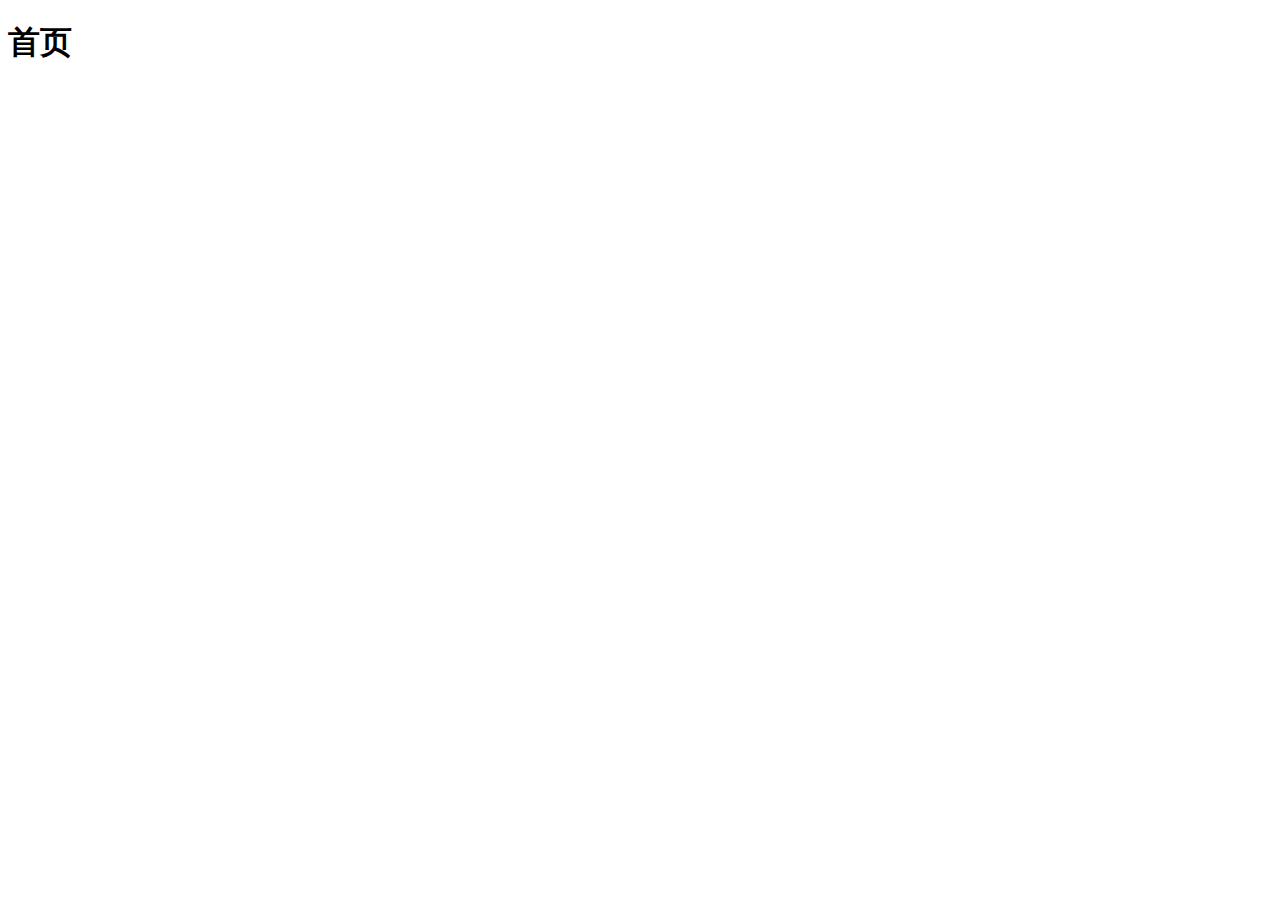
==== index.html @ 42e96efb "完成了登录和注册功能" ====
<!DOCTYPE html>
<html lang="en">
    <head>
        <meta charset="UTF-8" />
        <meta http-equiv="X-UA-Compatible" content="IE=edge" />
        <meta name="viewport" content="width=device-width, initial-scale=1.0" />
        <title>Document</title>
    </head>
    <body>
        <h1>首页</h1>
    </body>
</html>
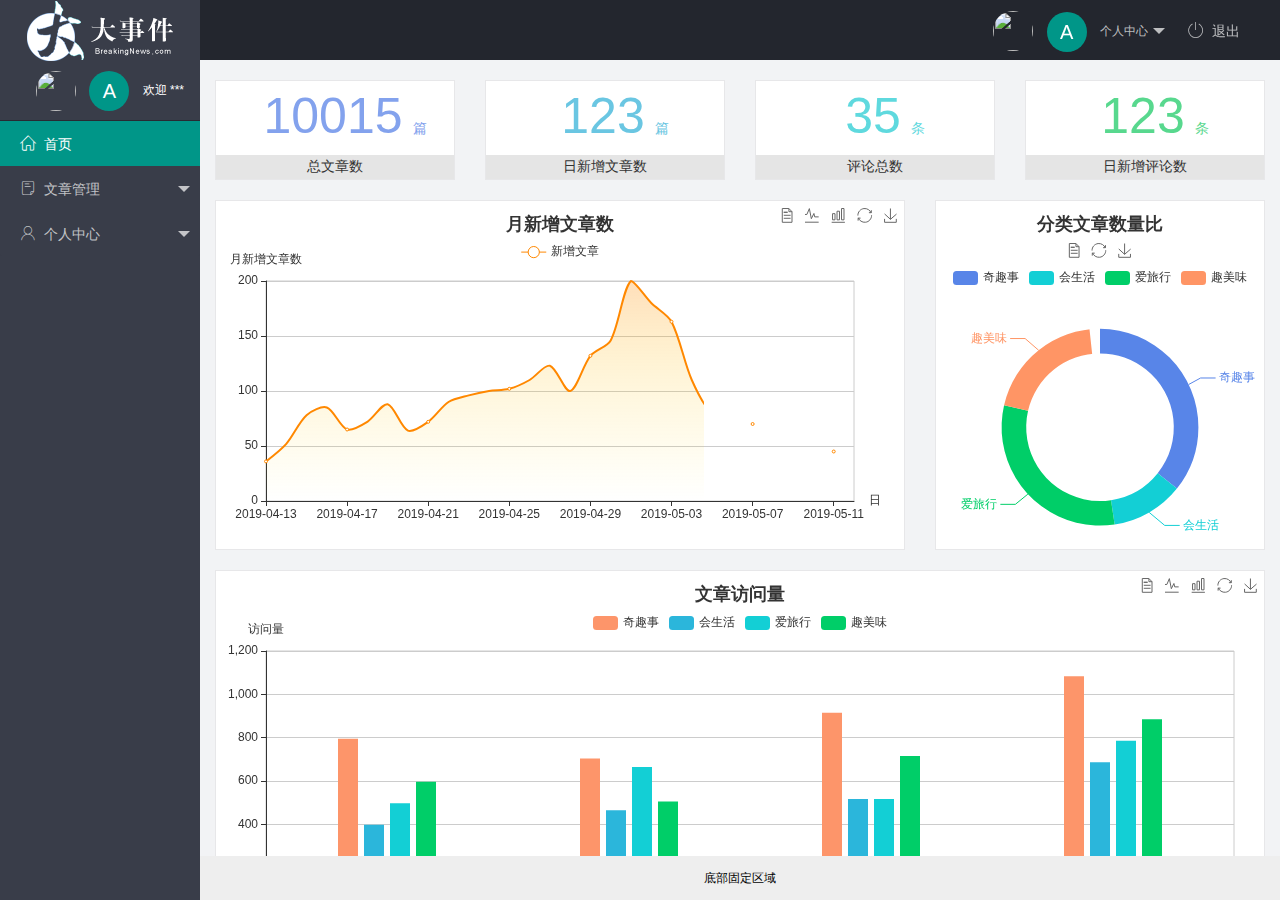
==== commit 8357b08a: "完成了主页功能" ====
--- a/index.html
+++ b/index.html
@@ -5,8 +5,148 @@
         <meta http-equiv="X-UA-Compatible" content="IE=edge" />
         <meta name="viewport" content="width=device-width, initial-scale=1.0" />
         <title>Document</title>
+        <link rel="stylesheet" href="/assets/lib/layui/css/layui.css" />
+        <link rel="stylesheet" href="/assets/css/index.css" />
+        <link rel="stylesheet" href="/assets/fonts/iconfont.css" />
     </head>
     <body>
-        <h1>首页</h1>
+        <div class="layui-layout layui-layout-admin">
+            <div class="layui-header">
+                <div class="layui-logo layui-hide-xs layui-bg-black">
+                    <img src="/assets/images/logo.png" alt="" />
+                </div>
+
+                <ul class="layui-nav layui-layout-right">
+                    <li
+                        class="layui-nav-item layui-hide layui-show-md-inline-block"
+                    >
+                        <!-- 右侧导航栏上面头像 -->
+                        <a href="javascript:;" class="userinfo">
+                            <img
+                                src="http://t.cn/RCzsdCq"
+                                class="layui-nav-img"
+                            />
+                            <span class="text-avatar">A</span>
+                            个人中心
+                        </a>
+                        <dl class="layui-nav-child">
+                            <dd><a href="">基本资料</a></dd>
+                            <dd><a href="">更换头像</a></dd>
+                            <dd><a href="">重置密码</a></dd>
+                        </dl>
+                    </li>
+                    <li
+                        class="layui-nav-item"
+                        lay-header-event="menuRight"
+                        lay-unselect
+                    >
+                        <a href="javascript:;" id="bynlogout"
+                            ><span class="iconfont icon-tuichu"></span>退出</a
+                        >
+                    </li>
+                </ul>
+            </div>
+
+            <div class="layui-side layui-bg-black">
+                <div class="layui-side-scroll">
+                    <!-- 左侧侧边栏上面头像 -->
+                    <div class="userinfo">
+                        <img src="http://t.cn/RCzsdCq" class="layui-nav-img" />
+                        <span class="text-avatar">A</span>
+                        <span id="welcome">欢迎 ***</span>
+                    </div>
+                    <!-- 左侧导航区域（可配合layui已有的垂直导航） -->
+                    <ul class="layui-nav layui-nav-tree" lay-shrink="all">
+                        <li class="layui-nav-item layui-this">
+                            <a href="/home/dashboard.html" target="fm"
+                                ><span class="iconfont icon-home"></span>首页</a
+                            >
+                        </li>
+                        <li class="layui-nav-item">
+                            <a class="" href="javascript:;"
+                                ><span class="iconfont icon-16"></span
+                                >文章管理</a
+                            >
+                            <dl class="layui-nav-child">
+                                <dd>
+                                    <a href="javascript:;"
+                                        ><i
+                                            class="layui-icon layui-icon-app"
+                                        ></i
+                                        >文章类别</a
+                                    >
+                                </dd>
+                                <dd>
+                                    <a href="javascript:;"
+                                        ><i
+                                            class="layui-icon layui-icon-app"
+                                        ></i
+                                        >文章列表</a
+                                    >
+                                </dd>
+                                <dd>
+                                    <a href="javascript:;"
+                                        ><i
+                                            class="layui-icon layui-icon-app"
+                                        ></i
+                                        >发布文章</a
+                                    >
+                                </dd>
+                            </dl>
+                        </li>
+                        <li class="layui-nav-item">
+                            <a href="javascript:;"
+                                ><span class="iconfont icon-user"></span
+                                >个人中心</a
+                            >
+                            <dl class="layui-nav-child">
+                                <dd>
+                                    <a href="javascript:;"
+                                        ><i
+                                            class="layui-icon layui-icon-app"
+                                        ></i
+                                        >基本资料</a
+                                    >
+                                </dd>
+                                <dd>
+                                    <a href="javascript:;"
+                                        ><i
+                                            class="layui-icon layui-icon-app"
+                                        ></i
+                                        >更换头像</a
+                                    >
+                                </dd>
+                                <dd>
+                                    <a href="javascript:;"
+                                        ><i
+                                            class="layui-icon layui-icon-app"
+                                        ></i
+                                        >重置密码</a
+                                    >
+                                </dd>
+                            </dl>
+                        </li>
+                    </ul>
+                </div>
+            </div>
+
+            <div class="layui-body">
+                <!-- 内容主体区域 -->
+                <iframe
+                    name="fm"
+                    src="/home/dashboard.html"
+                    frameborder="0"
+                ></iframe>
+            </div>
+
+            <div class="layui-footer">
+                <!-- 底部固定区域 -->
+                底部固定区域
+            </div>
+        </div>
+        <script src="/assets/lib/layui/layui.all.js"></script>
+        <script src="/assets/lib/jquery.js"></script>
+        <script src="/assets/js/baseApi.js"></script>
+        <script src="/assets/js/index.js"></script>
     </body>
 </html>
--- a/assets/lib/layui/css/layui.css
+++ b/assets/lib/layui/css/layui.css
@@ -0,0 +1,2 @@
+/** layui-v2.5.5 MIT License By https://www.layui.com */
+ .layui-inline,img{display:inline-block;vertical-align:middle}h1,h2,h3,h4,h5,h6{font-weight:400}.layui-edge,.layui-header,.layui-inline,.layui-main{position:relative}.layui-body,.layui-edge,.layui-elip{overflow:hidden}.layui-btn,.layui-edge,.layui-inline,img{vertical-align:middle}.layui-btn,.layui-disabled,.layui-icon,.layui-unselect{-moz-user-select:none;-webkit-user-select:none;-ms-user-select:none}.layui-elip,.layui-form-checkbox span,.layui-form-pane .layui-form-label{text-overflow:ellipsis;white-space:nowrap}.layui-breadcrumb,.layui-tree-btnGroup{visibility:hidden}blockquote,body,button,dd,div,dl,dt,form,h1,h2,h3,h4,h5,h6,input,li,ol,p,pre,td,textarea,th,ul{margin:0;padding:0;-webkit-tap-highlight-color:rgba(0,0,0,0)}a:active,a:hover{outline:0}img{border:none}li{list-style:none}table{border-collapse:collapse;border-spacing:0}h4,h5,h6{font-size:100%}button,input,optgroup,option,select,textarea{font-family:inherit;font-size:inherit;font-style:inherit;font-weight:inherit;outline:0}pre{white-space:pre-wrap;white-space:-moz-pre-wrap;white-space:-pre-wrap;white-space:-o-pre-wrap;word-wrap:break-word}body{line-height:24px;font:14px Helvetica Neue,Helvetica,PingFang SC,Tahoma,Arial,sans-serif}hr{height:1px;margin:10px 0;border:0;clear:both}a{color:#333;text-decoration:none}a:hover{color:#777}a cite{font-style:normal;*cursor:pointer}.layui-border-box,.layui-border-box *{box-sizing:border-box}.layui-box,.layui-box *{box-sizing:content-box}.layui-clear{clear:both;*zoom:1}.layui-clear:after{content:'\20';clear:both;*zoom:1;display:block;height:0}.layui-inline{*display:inline;*zoom:1}.layui-edge{display:inline-block;width:0;height:0;border-width:6px;border-style:dashed;border-color:transparent}.layui-edge-top{top:-4px;border-bottom-color:#999;border-bottom-style:solid}.layui-edge-right{border-left-color:#999;border-left-style:solid}.layui-edge-bottom{top:2px;border-top-color:#999;border-top-style:solid}.layui-edge-left{border-right-color:#999;border-right-style:solid}.layui-disabled,.layui-disabled:hover{color:#d2d2d2!important;cursor:not-allowed!important}.layui-circle{border-radius:100%}.layui-show{display:block!important}.layui-hide{display:none!important}@font-face{font-family:layui-icon;src:url(../font/iconfont.eot?v=250);src:url(../font/iconfont.eot?v=250#iefix) format('embedded-opentype'),url(../font/iconfont.woff2?v=250) format('woff2'),url(../font/iconfont.woff?v=250) format('woff'),url(../font/iconfont.ttf?v=250) format('truetype'),url(../font/iconfont.svg?v=250#layui-icon) format('svg')}.layui-icon{font-family:layui-icon!important;font-size:16px;font-style:normal;-webkit-font-smoothing:antialiased;-moz-osx-font-smoothing:grayscale}.layui-icon-reply-fill:before{content:"\e611"}.layui-icon-set-fill:before{content:"\e614"}.layui-icon-menu-fill:before{content:"\e60f"}.layui-icon-search:before{content:"\e615"}.layui-icon-share:before{content:"\e641"}.layui-icon-set-sm:before{content:"\e620"}.layui-icon-engine:before{content:"\e628"}.layui-icon-close:before{content:"\1006"}.layui-icon-close-fill:before{content:"\1007"}.layui-icon-chart-screen:before{content:"\e629"}.layui-icon-star:before{content:"\e600"}.layui-icon-circle-dot:before{content:"\e617"}.layui-icon-chat:before{content:"\e606"}.layui-icon-release:before{content:"\e609"}.layui-icon-list:before{content:"\e60a"}.layui-icon-chart:before{content:"\e62c"}.layui-icon-ok-circle:before{content:"\1005"}.layui-icon-layim-theme:before{content:"\e61b"}.layui-icon-table:before{content:"\e62d"}.layui-icon-right:before{content:"\e602"}.layui-icon-left:before{content:"\e603"}.layui-icon-cart-simple:before{content:"\e698"}.layui-icon-face-cry:before{content:"\e69c"}.layui-icon-face-smile:before{content:"\e6af"}.layui-icon-survey:before{content:"\e6b2"}.layui-icon-tree:before{content:"\e62e"}.layui-icon-upload-circle:before{content:"\e62f"}.layui-icon-add-circle:before{content:"\e61f"}.layui-icon-download-circle:before{content:"\e601"}.layui-icon-templeate-1:before{content:"\e630"}.layui-icon-util:before{content:"\e631"}.layui-icon-face-surprised:before{content:"\e664"}.layui-icon-edit:before{content:"\e642"}.layui-icon-speaker:before{content:"\e645"}.layui-icon-down:before{content:"\e61a"}.layui-icon-file:before{content:"\e621"}.layui-icon-layouts:before{content:"\e632"}.layui-icon-rate-half:before{content:"\e6c9"}.layui-icon-add-circle-fine:before{content:"\e608"}.layui-icon-prev-circle:before{content:"\e633"}.layui-icon-read:before{content:"\e705"}.layui-icon-404:before{content:"\e61c"}.layui-icon-carousel:before{content:"\e634"}.layui-icon-help:before{content:"\e607"}.layui-icon-code-circle:before{content:"\e635"}.layui-icon-water:before{content:"\e636"}.layui-icon-username:before{content:"\e66f"}.layui-icon-find-fill:before{content:"\e670"}.layui-icon-about:before{content:"\e60b"}.layui-icon-location:before{content:"\e715"}.layui-icon-up:before{content:"\e619"}.layui-icon-pause:before{content:"\e651"}.layui-icon-date:before{content:"\e637"}.layui-icon-layim-uploadfile:before{content:"\e61d"}.layui-icon-delete:before{content:"\e640"}.layui-icon-play:before{content:"\e652"}.layui-icon-top:before{content:"\e604"}.layui-icon-friends:before{content:"\e612"}.layui-icon-refresh-3:before{content:"\e9aa"}.layui-icon-ok:before{content:"\e605"}.layui-icon-layer:before{content:"\e638"}.layui-icon-face-smile-fine:before{content:"\e60c"}.layui-icon-dollar:before{content:"\e659"}.layui-icon-group:before{content:"\e613"}.layui-icon-layim-download:before{content:"\e61e"}.layui-icon-picture-fine:before{content:"\e60d"}.layui-icon-link:before{content:"\e64c"}.layui-icon-diamond:before{content:"\e735"}.layui-icon-log:before{content:"\e60e"}.layui-icon-rate-solid:before{content:"\e67a"}.layui-icon-fonts-del:before{content:"\e64f"}.layui-icon-unlink:before{content:"\e64d"}.layui-icon-fonts-clear:before{content:"\e639"}.layui-icon-triangle-r:before{content:"\e623"}.layui-icon-circle:before{content:"\e63f"}.layui-icon-radio:before{content:"\e643"}.layui-icon-align-center:before{content:"\e647"}.layui-icon-align-right:before{content:"\e648"}.layui-icon-align-left:before{content:"\e649"}.layui-icon-loading-1:before{content:"\e63e"}.layui-icon-return:before{content:"\e65c"}.layui-icon-fonts-strong:before{content:"\e62b"}.layui-icon-upload:before{content:"\e67c"}.layui-icon-dialogue:before{content:"\e63a"}.layui-icon-video:before{content:"\e6ed"}.layui-icon-headset:before{content:"\e6fc"}.layui-icon-cellphone-fine:before{content:"\e63b"}.layui-icon-add-1:before{content:"\e654"}.layui-icon-face-smile-b:before{content:"\e650"}.layui-icon-fonts-html:before{content:"\e64b"}.layui-icon-form:before{content:"\e63c"}.layui-icon-cart:before{content:"\e657"}.layui-icon-camera-fill:before{content:"\e65d"}.layui-icon-tabs:before{content:"\e62a"}.layui-icon-fonts-code:before{content:"\e64e"}.layui-icon-fire:before{content:"\e756"}.layui-icon-set:before{content:"\e716"}.layui-icon-fonts-u:before{content:"\e646"}.layui-icon-triangle-d:before{content:"\e625"}.layui-icon-tips:before{content:"\e702"}.layui-icon-picture:before{content:"\e64a"}.layui-icon-more-vertical:before{content:"\e671"}.layui-icon-flag:before{content:"\e66c"}.layui-icon-loading:before{content:"\e63d"}.layui-icon-fonts-i:before{content:"\e644"}.layui-icon-refresh-1:before{content:"\e666"}.layui-icon-rmb:before{content:"\e65e"}.layui-icon-home:before{content:"\e68e"}.layui-icon-user:before{content:"\e770"}.layui-icon-notice:before{content:"\e667"}.layui-icon-login-weibo:before{content:"\e675"}.layui-icon-voice:before{content:"\e688"}.layui-icon-upload-drag:before{content:"\e681"}.layui-icon-login-qq:before{content:"\e676"}.layui-icon-snowflake:before{content:"\e6b1"}.layui-icon-file-b:before{content:"\e655"}.layui-icon-template:before{content:"\e663"}.layui-icon-auz:before{content:"\e672"}.layui-icon-console:before{content:"\e665"}.layui-icon-app:before{content:"\e653"}.layui-icon-prev:before{content:"\e65a"}.layui-icon-website:before{content:"\e7ae"}.layui-icon-next:before{content:"\e65b"}.layui-icon-component:before{content:"\e857"}.layui-icon-more:before{content:"\e65f"}.layui-icon-login-wechat:before{content:"\e677"}.layui-icon-shrink-right:before{content:"\e668"}.layui-icon-spread-left:before{content:"\e66b"}.layui-icon-camera:before{content:"\e660"}.layui-icon-note:before{content:"\e66e"}.layui-icon-refresh:before{content:"\e669"}.layui-icon-female:before{content:"\e661"}.layui-icon-male:before{content:"\e662"}.layui-icon-password:before{content:"\e673"}.layui-icon-senior:before{content:"\e674"}.layui-icon-theme:before{content:"\e66a"}.layui-icon-tread:before{content:"\e6c5"}.layui-icon-praise:before{content:"\e6c6"}.layui-icon-star-fill:before{content:"\e658"}.layui-icon-rate:before{content:"\e67b"}.layui-icon-template-1:before{content:"\e656"}.layui-icon-vercode:before{content:"\e679"}.layui-icon-cellphone:before{content:"\e678"}.layui-icon-screen-full:before{content:"\e622"}.layui-icon-screen-restore:before{content:"\e758"}.layui-icon-cols:before{content:"\e610"}.layui-icon-export:before{content:"\e67d"}.layui-icon-print:before{content:"\e66d"}.layui-icon-slider:before{content:"\e714"}.layui-icon-addition:before{content:"\e624"}.layui-icon-subtraction:before{content:"\e67e"}.layui-icon-service:before{content:"\e626"}.layui-icon-transfer:before{content:"\e691"}.layui-main{width:1140px;margin:0 auto}.layui-header{z-index:1000;height:60px}.layui-header a:hover{transition:all .5s;-webkit-transition:all .5s}.layui-side{position:fixed;left:0;top:0;bottom:0;z-index:999;width:200px;overflow-x:hidden}.layui-side-scroll{position:relative;width:220px;height:100%;overflow-x:hidden}.layui-body{position:absolute;left:200px;right:0;top:0;bottom:0;z-index:998;width:auto;overflow-y:auto;box-sizing:border-box}.layui-layout-body{overflow:hidden}.layui-layout-admin .layui-header{background-color:#23262E}.layui-layout-admin .layui-side{top:60px;width:200px;overflow-x:hidden}.layui-layout-admin .layui-body{position:fixed;top:60px;bottom:44px}.layui-layout-admin .layui-main{width:auto;margin:0 15px}.layui-layout-admin .layui-footer{position:fixed;left:200px;right:0;bottom:0;height:44px;line-height:44px;padding:0 15px;background-color:#eee}.layui-layout-admin .layui-logo{position:absolute;left:0;top:0;width:200px;height:100%;line-height:60px;text-align:center;color:#009688;font-size:16px}.layui-layout-admin .layui-header .layui-nav{background:0 0}.layui-layout-left{position:absolute!important;left:200px;top:0}.layui-layout-right{position:absolute!important;right:0;top:0}.layui-container{position:relative;margin:0 auto;padding:0 15px;box-sizing:border-box}.layui-fluid{position:relative;margin:0 auto;padding:0 15px}.layui-row:after,.layui-row:before{content:'';display:block;clear:both}.layui-col-lg1,.layui-col-lg10,.layui-col-lg11,.layui-col-lg12,.layui-col-lg2,.layui-col-lg3,.layui-col-lg4,.layui-col-lg5,.layui-col-lg6,.layui-col-lg7,.layui-col-lg8,.layui-col-lg9,.layui-col-md1,.layui-col-md10,.layui-col-md11,.layui-col-md12,.layui-col-md2,.layui-col-md3,.layui-col-md4,.layui-col-md5,.layui-col-md6,.layui-col-md7,.layui-col-md8,.layui-col-md9,.layui-col-sm1,.layui-col-sm10,.layui-col-sm11,.layui-col-sm12,.layui-col-sm2,.layui-col-sm3,.layui-col-sm4,.layui-col-sm5,.layui-col-sm6,.layui-col-sm7,.layui-col-sm8,.layui-col-sm9,.layui-col-xs1,.layui-col-xs10,.layui-col-xs11,.layui-col-xs12,.layui-col-xs2,.layui-col-xs3,.layui-col-xs4,.layui-col-xs5,.layui-col-xs6,.layui-col-xs7,.layui-col-xs8,.layui-col-xs9{position:relative;display:block;box-sizing:border-box}.layui-col-xs1,.layui-col-xs10,.layui-col-xs11,.layui-col-xs12,.layui-col-xs2,.layui-col-xs3,.layui-col-xs4,.layui-col-xs5,.layui-col-xs6,.layui-col-xs7,.layui-col-xs8,.layui-col-xs9{float:left}.layui-col-xs1{width:8.33333333%}.layui-col-xs2{width:16.66666667%}.layui-col-xs3{width:25%}.layui-col-xs4{width:33.33333333%}.layui-col-xs5{width:41.66666667%}.layui-col-xs6{width:50%}.layui-col-xs7{width:58.33333333%}.layui-col-xs8{width:66.66666667%}.layui-col-xs9{width:75%}.layui-col-xs10{width:83.33333333%}.layui-col-xs11{width:91.66666667%}.layui-col-xs12{width:100%}.layui-col-xs-offset1{margin-left:8.33333333%}.layui-col-xs-offset2{margin-left:16.66666667%}.layui-col-xs-offset3{margin-left:25%}.layui-col-xs-offset4{margin-left:33.33333333%}.layui-col-xs-offset5{margin-left:41.66666667%}.layui-col-xs-offset6{margin-left:50%}.layui-col-xs-offset7{margin-left:58.33333333%}.layui-col-xs-offset8{margin-left:66.66666667%}.layui-col-xs-offset9{margin-left:75%}.layui-col-xs-offset10{margin-left:83.33333333%}.layui-col-xs-offset11{margin-left:91.66666667%}.layui-col-xs-offset12{margin-left:100%}@media screen and (max-width:768px){.layui-hide-xs{display:none!important}.layui-show-xs-block{display:block!important}.layui-show-xs-inline{display:inline!important}.layui-show-xs-inline-block{display:inline-block!important}}@media screen and (min-width:768px){.layui-container{width:750px}.layui-hide-sm{display:none!important}.layui-show-sm-block{display:block!important}.layui-show-sm-inline{display:inline!important}.layui-show-sm-inline-block{display:inline-block!important}.layui-col-sm1,.layui-col-sm10,.layui-col-sm11,.layui-col-sm12,.layui-col-sm2,.layui-col-sm3,.layui-col-sm4,.layui-col-sm5,.layui-col-sm6,.layui-col-sm7,.layui-col-sm8,.layui-col-sm9{float:left}.layui-col-sm1{width:8.33333333%}.layui-col-sm2{width:16.66666667%}.layui-col-sm3{width:25%}.layui-col-sm4{width:33.33333333%}.layui-col-sm5{width:41.66666667%}.layui-col-sm6{width:50%}.layui-col-sm7{width:58.33333333%}.layui-col-sm8{width:66.66666667%}.layui-col-sm9{width:75%}.layui-col-sm10{width:83.33333333%}.layui-col-sm11{width:91.66666667%}.layui-col-sm12{width:100%}.layui-col-sm-offset1{margin-left:8.33333333%}.layui-col-sm-offset2{margin-left:16.66666667%}.layui-col-sm-offset3{margin-left:25%}.layui-col-sm-offset4{margin-left:33.33333333%}.layui-col-sm-offset5{margin-left:41.66666667%}.layui-col-sm-offset6{margin-left:50%}.layui-col-sm-offset7{margin-left:58.33333333%}.layui-col-sm-offset8{margin-left:66.66666667%}.layui-col-sm-offset9{margin-left:75%}.layui-col-sm-offset10{margin-left:83.33333333%}.layui-col-sm-offset11{margin-left:91.66666667%}.layui-col-sm-offset12{margin-left:100%}}@media screen and (min-width:992px){.layui-container{width:970px}.layui-hide-md{display:none!important}.layui-show-md-block{display:block!important}.layui-show-md-inline{display:inline!important}.layui-show-md-inline-block{display:inline-block!important}.layui-col-md1,.layui-col-md10,.layui-col-md11,.layui-col-md12,.layui-col-md2,.layui-col-md3,.layui-col-md4,.layui-col-md5,.layui-col-md6,.layui-col-md7,.layui-col-md8,.layui-col-md9{float:left}.layui-col-md1{width:8.33333333%}.layui-col-md2{width:16.66666667%}.layui-col-md3{width:25%}.layui-col-md4{width:33.33333333%}.layui-col-md5{width:41.66666667%}.layui-col-md6{width:50%}.layui-col-md7{width:58.33333333%}.layui-col-md8{width:66.66666667%}.layui-col-md9{width:75%}.layui-col-md10{width:83.33333333%}.layui-col-md11{width:91.66666667%}.layui-col-md12{width:100%}.layui-col-md-offset1{margin-left:8.33333333%}.layui-col-md-offset2{margin-left:16.66666667%}.layui-col-md-offset3{margin-left:25%}.layui-col-md-offset4{margin-left:33.33333333%}.layui-col-md-offset5{margin-left:41.66666667%}.layui-col-md-offset6{margin-left:50%}.layui-col-md-offset7{margin-left:58.33333333%}.layui-col-md-offset8{margin-left:66.66666667%}.layui-col-md-offset9{margin-left:75%}.layui-col-md-offset10{margin-left:83.33333333%}.layui-col-md-offset11{margin-left:91.66666667%}.layui-col-md-offset12{margin-left:100%}}@media screen and (min-width:1200px){.layui-container{width:1170px}.layui-hide-lg{display:none!important}.layui-show-lg-block{display:block!important}.layui-show-lg-inline{display:inline!important}.layui-show-lg-inline-block{display:inline-block!important}.layui-col-lg1,.layui-col-lg10,.layui-col-lg11,.layui-col-lg12,.layui-col-lg2,.layui-col-lg3,.layui-col-lg4,.layui-col-lg5,.layui-col-lg6,.layui-col-lg7,.layui-col-lg8,.layui-col-lg9{float:left}.layui-col-lg1{width:8.33333333%}.layui-col-lg2{width:16.66666667%}.layui-col-lg3{width:25%}.layui-col-lg4{width:33.33333333%}.layui-col-lg5{width:41.66666667%}.layui-col-lg6{width:50%}.layui-col-lg7{width:58.33333333%}.layui-col-lg8{width:66.66666667%}.layui-col-lg9{width:75%}.layui-col-lg10{width:83.33333333%}.layui-col-lg11{width:91.66666667%}.layui-col-lg12{width:100%}.layui-col-lg-offset1{margin-left:8.33333333%}.layui-col-lg-offset2{margin-left:16.66666667%}.layui-col-lg-offset3{margin-left:25%}.layui-col-lg-offset4{margin-left:33.33333333%}.layui-col-lg-offset5{margin-left:41.66666667%}.layui-col-lg-offset6{margin-left:50%}.layui-col-lg-offset7{margin-left:58.33333333%}.layui-col-lg-offset8{margin-left:66.66666667%}.layui-col-lg-offset9{margin-left:75%}.layui-col-lg-offset10{margin-left:83.33333333%}.layui-col-lg-offset11{margin-left:91.66666667%}.layui-col-lg-offset12{margin-left:100%}}.layui-col-space1{margin:-.5px}.layui-col-space1>*{padding:.5px}.layui-col-space3{margin:-1.5px}.layui-col-space3>*{padding:1.5px}.layui-col-space5{margin:-2.5px}.layui-col-space5>*{padding:2.5px}.layui-col-space8{margin:-3.5px}.layui-col-space8>*{padding:3.5px}.layui-col-space10{margin:-5px}.layui-col-space10>*{padding:5px}.layui-col-space12{margin:-6px}.layui-col-space12>*{padding:6px}.layui-col-space15{margin:-7.5px}.layui-col-space15>*{padding:7.5px}.layui-col-space18{margin:-9px}.layui-col-space18>*{padding:9px}.layui-col-space20{margin:-10px}.layui-col-space20>*{padding:10px}.layui-col-space22{margin:-11px}.layui-col-space22>*{padding:11px}.layui-col-space25{margin:-12.5px}.layui-col-space25>*{padding:12.5px}.layui-col-space30{margin:-15px}.layui-col-space30>*{padding:15px}.layui-btn,.layui-input,.layui-select,.layui-textarea,.layui-upload-button{outline:0;-webkit-appearance:none;transition:all .3s;-webkit-transition:all .3s;box-sizing:border-box}.layui-elem-quote{margin-bottom:10px;padding:15px;line-height:22px;border-left:5px solid #009688;border-radius:0 2px 2px 0;background-color:#f2f2f2}.layui-quote-nm{border-style:solid;border-width:1px 1px 1px 5px;background:0 0}.layui-elem-field{margin-bottom:10px;padding:0;border-width:1px;border-style:solid}.layui-elem-field legend{margin-left:20px;padding:0 10px;font-size:20px;font-weight:300}.layui-field-title{margin:10px 0 20px;border-width:1px 0 0}.layui-field-box{padding:10px 15px}.layui-field-title .layui-field-box{padding:10px 0}.layui-progress{position:relative;height:6px;border-radius:20px;background-color:#e2e2e2}.layui-progress-bar{position:absolute;left:0;top:0;width:0;max-width:100%;height:6px;border-radius:20px;text-align:right;background-color:#5FB878;transition:all .3s;-webkit-transition:all .3s}.layui-progress-big,.layui-progress-big .layui-progress-bar{height:18px;line-height:18px}.layui-progress-text{position:relative;top:-20px;line-height:18px;font-size:12px;color:#666}.layui-progress-big .layui-progress-text{position:static;padding:0 10px;color:#fff}.layui-collapse{border-width:1px;border-style:solid;border-radius:2px}.layui-colla-content,.layui-colla-item{border-top-width:1px;border-top-style:solid}.layui-colla-item:first-child{border-top:none}.layui-colla-title{position:relative;height:42px;line-height:42px;padding:0 15px 0 35px;color:#333;background-color:#f2f2f2;cursor:pointer;font-size:14px;overflow:hidden}.layui-colla-content{display:none;padding:10px 15px;line-height:22px;color:#666}.layui-colla-icon{position:absolute;left:15px;top:0;font-size:14px}.layui-card{margin-bottom:15px;border-radius:2px;background-color:#fff;box-shadow:0 1px 2px 0 rgba(0,0,0,.05)}.layui-card:last-child{margin-bottom:0}.layui-card-header{position:relative;height:42px;line-height:42px;padding:0 15px;border-bottom:1px solid #f6f6f6;color:#333;border-radius:2px 2px 0 0;font-size:14px}.layui-bg-black,.layui-bg-blue,.layui-bg-cyan,.layui-bg-green,.layui-bg-orange,.layui-bg-red{color:#fff!important}.layui-card-body{position:relative;padding:10px 15px;line-height:24px}.layui-card-body[pad15]{padding:15px}.layui-card-body[pad20]{padding:20px}.layui-card-body .layui-table{margin:5px 0}.layui-card .layui-tab{margin:0}.layui-panel-window{position:relative;padding:15px;border-radius:0;border-top:5px solid #E6E6E6;background-color:#fff}.layui-auxiliar-moving{position:fixed;left:0;right:0;top:0;bottom:0;width:100%;height:100%;background:0 0;z-index:9999999999}.layui-form-label,.layui-form-mid,.layui-form-select,.layui-input-block,.layui-input-inline,.layui-textarea{position:relative}.layui-bg-red{background-color:#FF5722!important}.layui-bg-orange{background-color:#FFB800!important}.layui-bg-green{background-color:#009688!important}.layui-bg-cyan{background-color:#2F4056!important}.layui-bg-blue{background-color:#1E9FFF!important}.layui-bg-black{background-color:#393D49!important}.layui-bg-gray{background-color:#eee!important;color:#666!important}.layui-badge-rim,.layui-colla-content,.layui-colla-item,.layui-collapse,.layui-elem-field,.layui-form-pane .layui-form-item[pane],.layui-form-pane .layui-form-label,.layui-input,.layui-layedit,.layui-layedit-tool,.layui-quote-nm,.layui-select,.layui-tab-bar,.layui-tab-card,.layui-tab-title,.layui-tab-title .layui-this:after,.layui-textarea{border-color:#e6e6e6}.layui-timeline-item:before,hr{background-color:#e6e6e6}.layui-text{line-height:22px;font-size:14px;color:#666}.layui-text h1,.layui-text h2,.layui-text h3{font-weight:500;color:#333}.layui-text h1{font-size:30px}.layui-text h2{font-size:24px}.layui-text h3{font-size:18px}.layui-text a:not(.layui-btn){color:#01AAED}.layui-text a:not(.layui-btn):hover{text-decoration:underline}.layui-text ul{padding:5px 0 5px 15px}.layui-text ul li{margin-top:5px;list-style-type:disc}.layui-text em,.layui-word-aux{color:#999!important;padding:0 5px!important}.layui-btn{display:inline-block;height:38px;line-height:38px;padding:0 18px;background-color:#009688;color:#fff;white-space:nowrap;text-align:center;font-size:14px;border:none;border-radius:2px;cursor:pointer}.layui-btn:hover{opacity:.8;filter:alpha(opacity=80);color:#fff}.layui-btn:active{opacity:1;filter:alpha(opacity=100)}.layui-btn+.layui-btn{margin-left:10px}.layui-btn-container{font-size:0}.layui-btn-container .layui-btn{margin-right:10px;margin-bottom:10px}.layui-btn-container .layui-btn+.layui-btn{margin-left:0}.layui-table .layui-btn-container .layui-btn{margin-bottom:9px}.layui-btn-radius{border-radius:100px}.layui-btn .layui-icon{margin-right:3px;font-size:18px;vertical-align:bottom;vertical-align:middle\9}.layui-btn-primary{border:1px solid #C9C9C9;background-color:#fff;color:#555}.layui-btn-primary:hover{border-color:#009688;color:#333}.layui-btn-normal{background-color:#1E9FFF}.layui-btn-warm{background-color:#FFB800}.layui-btn-danger{background-color:#FF5722}.layui-btn-checked{background-color:#5FB878}.layui-btn-disabled,.layui-btn-disabled:active,.layui-btn-disabled:hover{border:1px solid #e6e6e6;background-color:#FBFBFB;color:#C9C9C9;cursor:not-allowed;opacity:1}.layui-btn-lg{height:44px;line-height:44px;padding:0 25px;font-size:16px}.layui-btn-sm{height:30px;line-height:30px;padding:0 10px;font-size:12px}.layui-btn-sm i{font-size:16px!important}.layui-btn-xs{height:22px;line-height:22px;padding:0 5px;font-size:12px}.layui-btn-xs i{font-size:14px!important}.layui-btn-group{display:inline-block;vertical-align:middle;font-size:0}.layui-btn-group .layui-btn{margin-left:0!important;margin-right:0!important;border-left:1px solid rgba(255,255,255,.5);border-radius:0}.layui-btn-group .layui-btn-primary{border-left:none}.layui-btn-group .layui-btn-primary:hover{border-color:#C9C9C9;color:#009688}.layui-btn-group .layui-btn:first-child{border-left:none;border-radius:2px 0 0 2px}.layui-btn-group .layui-btn-primary:first-child{border-left:1px solid #c9c9c9}.layui-btn-group .layui-btn:last-child{border-radius:0 2px 2px 0}.layui-btn-group .layui-btn+.layui-btn{margin-left:0}.layui-btn-group+.layui-btn-group{margin-left:10px}.layui-btn-fluid{width:100%}.layui-input,.layui-select,.layui-textarea{height:38px;line-height:1.3;line-height:38px\9;border-width:1px;border-style:solid;background-color:#fff;border-radius:2px}.layui-input::-webkit-input-placeholder,.layui-select::-webkit-input-placeholder,.layui-textarea::-webkit-input-placeholder{line-height:1.3}.layui-input,.layui-textarea{display:block;width:100%;padding-left:10px}.layui-input:hover,.layui-textarea:hover{border-color:#D2D2D2!important}.layui-input:focus,.layui-textarea:focus{border-color:#C9C9C9!important}.layui-textarea{min-height:100px;height:auto;line-height:20px;padding:6px 10px;resize:vertical}.layui-select{padding:0 10px}.layui-form input[type=checkbox],.layui-form input[type=radio],.layui-form select{display:none}.layui-form [lay-ignore]{display:initial}.layui-form-item{margin-bottom:15px;clear:both;*zoom:1}.layui-form-item:after{content:'\20';clear:both;*zoom:1;display:block;height:0}.layui-form-label{float:left;display:block;padding:9px 15px;width:80px;font-weight:400;line-height:20px;text-align:right}.layui-form-label-col{display:block;float:none;padding:9px 0;line-height:20px;text-align:left}.layui-form-item .layui-inline{margin-bottom:5px;margin-right:10px}.layui-input-block{margin-left:110px;min-height:36px}.layui-input-inline{display:inline-block;vertical-align:middle}.layui-form-item .layui-input-inline{float:left;width:190px;margin-right:10px}.layui-form-text .layui-input-inline{width:auto}.layui-form-mid{float:left;display:block;padding:9px 0!important;line-height:20px;margin-right:10px}.layui-form-danger+.layui-form-select .layui-input,.layui-form-danger:focus{border-color:#FF5722!important}.layui-form-select .layui-input{padding-right:30px;cursor:pointer}.layui-form-select .layui-edge{position:absolute;right:10px;top:50%;margin-top:-3px;cursor:pointer;border-width:6px;border-top-color:#c2c2c2;border-top-style:solid;transition:all .3s;-webkit-transition:all .3s}.layui-form-select dl{display:none;position:absolute;left:0;top:42px;padding:5px 0;z-index:899;min-width:100%;border:1px solid #d2d2d2;max-height:300px;overflow-y:auto;background-color:#fff;border-radius:2px;box-shadow:0 2px 4px rgba(0,0,0,.12);box-sizing:border-box}.layui-form-select dl dd,.layui-form-select dl dt{padding:0 10px;line-height:36px;white-space:nowrap;overflow:hidden;text-overflow:ellipsis}.layui-form-select dl dt{font-size:12px;color:#999}.layui-form-select dl dd{cursor:pointer}.layui-form-select dl dd:hover{background-color:#f2f2f2;-webkit-transition:.5s all;transition:.5s all}.layui-form-select .layui-select-group dd{padding-left:20px}.layui-form-select dl dd.layui-select-tips{padding-left:10px!important;color:#999}.layui-form-select dl dd.layui-this{background-color:#5FB878;color:#fff}.layui-form-checkbox,.layui-form-select dl dd.layui-disabled{background-color:#fff}.layui-form-selected dl{display:block}.layui-form-checkbox,.layui-form-checkbox *,.layui-form-switch{display:inline-block;vertical-align:middle}.layui-form-selected .layui-edge{margin-top:-9px;-webkit-transform:rotate(180deg);transform:rotate(180deg);margin-top:-3px\9}:root .layui-form-selected .layui-edge{margin-top:-9px\0/IE9}.layui-form-selectup dl{top:auto;bottom:42px}.layui-select-none{margin:5px 0;text-align:center;color:#999}.layui-select-disabled .layui-disabled{border-color:#eee!important}.layui-select-disabled .layui-edge{border-top-color:#d2d2d2}.layui-form-checkbox{position:relative;height:30px;line-height:30px;margin-right:10px;padding-right:30px;cursor:pointer;font-size:0;-webkit-transition:.1s linear;transition:.1s linear;box-sizing:border-box}.layui-form-checkbox span{padding:0 10px;height:100%;font-size:14px;border-radius:2px 0 0 2px;background-color:#d2d2d2;color:#fff;overflow:hidden}.layui-form-checkbox:hover span{background-color:#c2c2c2}.layui-form-checkbox i{position:absolute;right:0;top:0;width:30px;height:28px;border:1px solid #d2d2d2;border-left:none;border-radius:0 2px 2px 0;color:#fff;font-size:20px;text-align:center}.layui-form-checkbox:hover i{border-color:#c2c2c2;color:#c2c2c2}.layui-form-checked,.layui-form-checked:hover{border-color:#5FB878}.layui-form-checked span,.layui-form-checked:hover span{background-color:#5FB878}.layui-form-checked i,.layui-form-checked:hover i{color:#5FB878}.layui-form-item .layui-form-checkbox{margin-top:4px}.layui-form-checkbox[lay-skin=primary]{height:auto!important;line-height:normal!important;min-width:18px;min-height:18px;border:none!important;margin-right:0;padding-left:28px;padding-right:0;background:0 0}.layui-form-checkbox[lay-skin=primary] span{padding-left:0;padding-right:15px;line-height:18px;background:0 0;color:#666}.layui-form-checkbox[lay-skin=primary] i{right:auto;left:0;width:16px;height:16px;line-height:16px;border:1px solid #d2d2d2;font-size:12px;border-radius:2px;background-color:#fff;-webkit-transition:.1s linear;transition:.1s linear}.layui-form-checkbox[lay-skin=primary]:hover i{border-color:#5FB878;color:#fff}.layui-form-checked[lay-skin=primary] i{border-color:#5FB878!important;background-color:#5FB878;color:#fff}.layui-checkbox-disbaled[lay-skin=primary] span{background:0 0!important;color:#c2c2c2}.layui-checkbox-disbaled[lay-skin=primary]:hover i{border-color:#d2d2d2}.layui-form-item .layui-form-checkbox[lay-skin=primary]{margin-top:10px}.layui-form-switch{position:relative;height:22px;line-height:22px;min-width:35px;padding:0 5px;margin-top:8px;border:1px solid #d2d2d2;border-radius:20px;cursor:pointer;background-color:#fff;-webkit-transition:.1s linear;transition:.1s linear}.layui-form-switch i{position:absolute;left:5px;top:3px;width:16px;height:16px;border-radius:20px;background-color:#d2d2d2;-webkit-transition:.1s linear;transition:.1s linear}.layui-form-switch em{position:relative;top:0;width:25px;margin-left:21px;padding:0!important;text-align:center!important;color:#999!important;font-style:normal!important;font-size:12px}.layui-form-onswitch{border-color:#5FB878;background-color:#5FB878}.layui-checkbox-disbaled,.layui-checkbox-disbaled i{border-color:#e2e2e2!important}.layui-form-onswitch i{left:100%;margin-left:-21px;background-color:#fff}.layui-form-onswitch em{margin-left:5px;margin-right:21px;color:#fff!important}.layui-checkbox-disbaled span{background-color:#e2e2e2!important}.layui-checkbox-disbaled:hover i{color:#fff!important}[lay-radio]{display:none}.layui-form-radio,.layui-form-radio *{display:inline-block;vertical-align:middle}.layui-form-radio{line-height:28px;margin:6px 10px 0 0;padding-right:10px;cursor:pointer;font-size:0}.layui-form-radio *{font-size:14px}.layui-form-radio>i{margin-right:8px;font-size:22px;color:#c2c2c2}.layui-form-radio>i:hover,.layui-form-radioed>i{color:#5FB878}.layui-radio-disbaled>i{color:#e2e2e2!important}.layui-form-pane .layui-form-label{width:110px;padding:8px 15px;height:38px;line-height:20px;border-width:1px;border-style:solid;border-radius:2px 0 0 2px;text-align:center;background-color:#FBFBFB;overflow:hidden;box-sizing:border-box}.layui-form-pane .layui-input-inline{margin-left:-1px}.layui-form-pane .layui-input-block{margin-left:110px;left:-1px}.layui-form-pane .layui-input{border-radius:0 2px 2px 0}.layui-form-pane .layui-form-text .layui-form-label{float:none;width:100%;border-radius:2px;box-sizing:border-box;text-align:left}.layui-form-pane .layui-form-text .layui-input-inline{display:block;margin:0;top:-1px;clear:both}.layui-form-pane .layui-form-text .layui-input-block{margin:0;left:0;top:-1px}.layui-form-pane .layui-form-text .layui-textarea{min-height:100px;border-radius:0 0 2px 2px}.layui-form-pane .layui-form-checkbox{margin:4px 0 4px 10px}.layui-form-pane .layui-form-radio,.layui-form-pane .layui-form-switch{margin-top:6px;margin-left:10px}.layui-form-pane .layui-form-item[pane]{position:relative;border-width:1px;border-style:solid}.layui-form-pane .layui-form-item[pane] .layui-form-label{position:absolute;left:0;top:0;height:100%;border-width:0 1px 0 0}.layui-form-pane .layui-form-item[pane] .layui-input-inline{margin-left:110px}@media screen and (max-width:450px){.layui-form-item .layui-form-label{text-overflow:ellipsis;overflow:hidden;white-space:nowrap}.layui-form-item .layui-inline{display:block;margin-right:0;margin-bottom:20px;clear:both}.layui-form-item .layui-inline:after{content:'\20';clear:both;display:block;height:0}.layui-form-item .layui-input-inline{display:block;float:none;left:-3px;width:auto;margin:0 0 10px 112px}.layui-form-item .layui-input-inline+.layui-form-mid{margin-left:110px;top:-5px;padding:0}.layui-form-item .layui-form-checkbox{margin-right:5px;margin-bottom:5px}}.layui-layedit{border-width:1px;border-style:solid;border-radius:2px}.layui-layedit-tool{padding:3px 5px;border-bottom-width:1px;border-bottom-style:solid;font-size:0}.layedit-tool-fixed{position:fixed;top:0;border-top:1px solid #e2e2e2}.layui-layedit-tool .layedit-tool-mid,.layui-layedit-tool .layui-icon{display:inline-block;vertical-align:middle;text-align:center;font-size:14px}.layui-layedit-tool .layui-icon{position:relative;width:32px;height:30px;line-height:30px;margin:3px 5px;color:#777;cursor:pointer;border-radius:2px}.layui-layedit-tool .layui-icon:hover{color:#393D49}.layui-layedit-tool .layui-icon:active{color:#000}.layui-layedit-tool .layedit-tool-active{background-color:#e2e2e2;color:#000}.layui-layedit-tool .layui-disabled,.layui-layedit-tool .layui-disabled:hover{color:#d2d2d2;cursor:not-allowed}.layui-layedit-tool .layedit-tool-mid{width:1px;height:18px;margin:0 10px;background-color:#d2d2d2}.layedit-tool-html{width:50px!important;font-size:30px!important}.layedit-tool-b,.layedit-tool-code,.layedit-tool-help{font-size:16px!important}.layedit-tool-d,.layedit-tool-face,.layedit-tool-image,.layedit-tool-unlink{font-size:18px!important}.layedit-tool-image input{position:absolute;font-size:0;left:0;top:0;width:100%;height:100%;opacity:.01;filter:Alpha(opacity=1);cursor:pointer}.layui-layedit-iframe iframe{display:block;width:100%}#LAY_layedit_code{overflow:hidden}.layui-laypage{display:inline-block;*display:inline;*zoom:1;vertical-align:middle;margin:10px 0;font-size:0}.layui-laypage>a:first-child,.layui-laypage>a:first-child em{border-radius:2px 0 0 2px}.layui-laypage>a:last-child,.layui-laypage>a:last-child em{border-radius:0 2px 2px 0}.layui-laypage>:first-child{margin-left:0!important}.layui-laypage>:last-child{margin-right:0!important}.layui-laypage a,.layui-laypage button,.layui-laypage input,.layui-laypage select,.layui-laypage span{border:1px solid #e2e2e2}.layui-laypage a,.layui-laypage span{display:inline-block;*display:inline;*zoom:1;vertical-align:middle;padding:0 15px;height:28px;line-height:28px;margin:0 -1px 5px 0;background-color:#fff;color:#333;font-size:12px}.layui-flow-more a *,.layui-laypage input,.layui-table-view select[lay-ignore]{display:inline-block}.layui-laypage a:hover{color:#009688}.layui-laypage em{font-style:normal}.layui-laypage .layui-laypage-spr{color:#999;font-weight:700}.layui-laypage a{text-decoration:none}.layui-laypage .layui-laypage-curr{position:relative}.layui-laypage .layui-laypage-curr em{position:relative;color:#fff}.layui-laypage .layui-laypage-curr .layui-laypage-em{position:absolute;left:-1px;top:-1px;padding:1px;width:100%;height:100%;background-color:#009688}.layui-laypage-em{border-radius:2px}.layui-laypage-next em,.layui-laypage-prev em{font-family:Sim sun;font-size:16px}.layui-laypage .layui-laypage-count,.layui-laypage .layui-laypage-limits,.layui-laypage .layui-laypage-refresh,.layui-laypage .layui-laypage-skip{margin-left:10px;margin-right:10px;padding:0;border:none}.layui-laypage .layui-laypage-limits,.layui-laypage .layui-laypage-refresh{vertical-align:top}.layui-laypage .layui-laypage-refresh i{font-size:18px;cursor:pointer}.layui-laypage select{height:22px;padding:3px;border-radius:2px;cursor:pointer}.layui-laypage .layui-laypage-skip{height:30px;line-height:30px;color:#999}.layui-laypage button,.layui-laypage input{height:30px;line-height:30px;border-radius:2px;vertical-align:top;background-color:#fff;box-sizing:border-box}.layui-laypage input{width:40px;margin:0 10px;padding:0 3px;text-align:center}.layui-laypage input:focus,.layui-laypage select:focus{border-color:#009688!important}.layui-laypage button{margin-left:10px;padding:0 10px;cursor:pointer}.layui-table,.layui-table-view{margin:10px 0}.layui-flow-more{margin:10px 0;text-align:center;color:#999;font-size:14px}.layui-flow-more a{height:32px;line-height:32px}.layui-flow-more a *{vertical-align:top}.layui-flow-more a cite{padding:0 20px;border-radius:3px;background-color:#eee;color:#333;font-style:normal}.layui-flow-more a cite:hover{opacity:.8}.layui-flow-more a i{font-size:30px;color:#737383}.layui-table{width:100%;background-color:#fff;color:#666}.layui-table tr{transition:all .3s;-webkit-transition:all .3s}.layui-table th{text-align:left;font-weight:400}.layui-table tbody tr:hover,.layui-table thead tr,.layui-table-click,.layui-table-header,.layui-table-hover,.layui-table-mend,.layui-table-patch,.layui-table-tool,.layui-table-total,.layui-table-total tr,.layui-table[lay-even] tr:nth-child(even){background-color:#f2f2f2}.layui-table td,.layui-table th,.layui-table-col-set,.layui-table-fixed-r,.layui-table-grid-down,.layui-table-header,.layui-table-page,.layui-table-tips-main,.layui-table-tool,.layui-table-total,.layui-table-view,.layui-table[lay-skin=line],.layui-table[lay-skin=row]{border-width:1px;border-style:solid;border-color:#e6e6e6}.layui-table td,.layui-table th{position:relative;padding:9px 15px;min-height:20px;line-height:20px;font-size:14px}.layui-table[lay-skin=line] td,.layui-table[lay-skin=line] th{border-width:0 0 1px}.layui-table[lay-skin=row] td,.layui-table[lay-skin=row] th{border-width:0 1px 0 0}.layui-table[lay-skin=nob] td,.layui-table[lay-skin=nob] th{border:none}.layui-table img{max-width:100px}.layui-table[lay-size=lg] td,.layui-table[lay-size=lg] th{padding:15px 30px}.layui-table-view .layui-table[lay-size=lg] .layui-table-cell{height:40px;line-height:40px}.layui-table[lay-size=sm] td,.layui-table[lay-size=sm] th{font-size:12px;padding:5px 10px}.layui-table-view .layui-table[lay-size=sm] .layui-table-cell{height:20px;line-height:20px}.layui-table[lay-data]{display:none}.layui-table-box{position:relative;overflow:hidden}.layui-table-view .layui-table{position:relative;width:auto;margin:0}.layui-table-view .layui-table[lay-skin=line]{border-width:0 1px 0 0}.layui-table-view .layui-table[lay-skin=row]{border-width:0 0 1px}.layui-table-view .layui-table td,.layui-table-view .layui-table th{padding:5px 0;border-top:none;border-left:none}.layui-table-view .layui-table th.layui-unselect .layui-table-cell span{cursor:pointer}.layui-table-view .layui-table td{cursor:default}.layui-table-view .layui-table td[data-edit=text]{cursor:text}.layui-table-view .layui-form-checkbox[lay-skin=primary] i{width:18px;height:18px}.layui-table-view .layui-form-radio{line-height:0;padding:0}.layui-table-view .layui-form-radio>i{margin:0;font-size:20px}.layui-table-init{position:absolute;left:0;top:0;width:100%;height:100%;text-align:center;z-index:110}.layui-table-init .layui-icon{position:absolute;left:50%;top:50%;margin:-15px 0 0 -15px;font-size:30px;color:#c2c2c2}.layui-table-header{border-width:0 0 1px;overflow:hidden}.layui-table-header .layui-table{margin-bottom:-1px}.layui-table-tool .layui-inline[lay-event]{position:relative;width:26px;height:26px;padding:5px;line-height:16px;margin-right:10px;text-align:center;color:#333;border:1px solid #ccc;cursor:pointer;-webkit-transition:.5s all;transition:.5s all}.layui-table-tool .layui-inline[lay-event]:hover{border:1px solid #999}.layui-table-tool-temp{padding-right:120px}.layui-table-tool-self{position:absolute;right:17px;top:10px}.layui-table-tool .layui-table-tool-self .layui-inline[lay-event]{margin:0 0 0 10px}.layui-table-tool-panel{position:absolute;top:29px;left:-1px;padding:5px 0;min-width:150px;min-height:40px;border:1px solid #d2d2d2;text-align:left;overflow-y:auto;background-color:#fff;box-shadow:0 2px 4px rgba(0,0,0,.12)}.layui-table-cell,.layui-table-tool-panel li{overflow:hidden;text-overflow:ellipsis;white-space:nowrap}.layui-table-tool-panel li{padding:0 10px;line-height:30px;-webkit-transition:.5s all;transition:.5s all}.layui-table-tool-panel li .layui-form-checkbox[lay-skin=primary]{width:100%;padding-left:28px}.layui-table-tool-panel li:hover{background-color:#f2f2f2}.layui-table-tool-panel li .layui-form-checkbox[lay-skin=primary] i{position:absolute;left:0;top:0}.layui-table-tool-panel li .layui-form-checkbox[lay-skin=primary] span{padding:0}.layui-table-tool .layui-table-tool-self .layui-table-tool-panel{left:auto;right:-1px}.layui-table-col-set{position:absolute;right:0;top:0;width:20px;height:100%;border-width:0 0 0 1px;background-color:#fff}.layui-table-sort{width:10px;height:20px;margin-left:5px;cursor:pointer!important}.layui-table-sort .layui-edge{position:absolute;left:5px;border-width:5px}.layui-table-sort .layui-table-sort-asc{top:3px;border-top:none;border-bottom-style:solid;border-bottom-color:#b2b2b2}.layui-table-sort .layui-table-sort-asc:hover{border-bottom-color:#666}.layui-table-sort .layui-table-sort-desc{bottom:5px;border-bottom:none;border-top-style:solid;border-top-color:#b2b2b2}.layui-table-sort .layui-table-sort-desc:hover{border-top-color:#666}.layui-table-sort[lay-sort=asc] .layui-table-sort-asc{border-bottom-color:#000}.layui-table-sort[lay-sort=desc] .layui-table-sort-desc{border-top-color:#000}.layui-table-cell{height:28px;line-height:28px;padding:0 15px;position:relative;box-sizing:border-box}.layui-table-cell .layui-form-checkbox[lay-skin=primary]{top:-1px;padding:0}.layui-table-cell .layui-table-link{color:#01AAED}.laytable-cell-checkbox,.laytable-cell-numbers,.laytable-cell-radio,.laytable-cell-space{padding:0;text-align:center}.layui-table-body{position:relative;overflow:auto;margin-right:-1px;margin-bottom:-1px}.layui-table-body .layui-none{line-height:26px;padding:15px;text-align:center;color:#999}.layui-table-fixed{position:absolute;left:0;top:0;z-index:101}.layui-table-fixed .layui-table-body{overflow:hidden}.layui-table-fixed-l{box-shadow:0 -1px 8px rgba(0,0,0,.08)}.layui-table-fixed-r{left:auto;right:-1px;border-width:0 0 0 1px;box-shadow:-1px 0 8px rgba(0,0,0,.08)}.layui-table-fixed-r .layui-table-header{position:relative;overflow:visible}.layui-table-mend{position:absolute;right:-49px;top:0;height:100%;width:50px}.layui-table-tool{position:relative;z-index:890;width:100%;min-height:50px;line-height:30px;padding:10px 15px;border-width:0 0 1px}.layui-table-tool .layui-btn-container{margin-bottom:-10px}.layui-table-page,.layui-table-total{border-width:1px 0 0;margin-bottom:-1px;overflow:hidden}.layui-table-page{position:relative;width:100%;padding:7px 7px 0;height:41px;font-size:12px;white-space:nowrap}.layui-table-page>div{height:26px}.layui-table-page .layui-laypage{margin:0}.layui-table-page .layui-laypage a,.layui-table-page .layui-laypage span{height:26px;line-height:26px;margin-bottom:10px;border:none;background:0 0}.layui-table-page .layui-laypage a,.layui-table-page .layui-laypage span.layui-laypage-curr{padding:0 12px}.layui-table-page .layui-laypage span{margin-left:0;padding:0}.layui-table-page .layui-laypage .layui-laypage-prev{margin-left:-7px!important}.layui-table-page .layui-laypage .layui-laypage-curr .layui-laypage-em{left:0;top:0;padding:0}.layui-table-page .layui-laypage button,.layui-table-page .layui-laypage input{height:26px;line-height:26px}.layui-table-page .layui-laypage input{width:40px}.layui-table-page .layui-laypage button{padding:0 10px}.layui-table-page select{height:18px}.layui-table-patch .layui-table-cell{padding:0;width:30px}.layui-table-edit{position:absolute;left:0;top:0;width:100%;height:100%;padding:0 14px 1px;border-radius:0;box-shadow:1px 1px 20px rgba(0,0,0,.15)}.layui-table-edit:focus{border-color:#5FB878!important}select.layui-table-edit{padding:0 0 0 10px;border-color:#C9C9C9}.layui-table-view .layui-form-checkbox,.layui-table-view .layui-form-radio,.layui-table-view .layui-form-switch{top:0;margin:0;box-sizing:content-box}.layui-table-view .layui-form-checkbox{top:-1px;height:26px;line-height:26px}.layui-table-view .layui-form-checkbox i{height:26px}.layui-table-grid .layui-table-cell{overflow:visible}.layui-table-grid-down{position:absolute;top:0;right:0;width:26px;height:100%;padding:5px 0;border-width:0 0 0 1px;text-align:center;background-color:#fff;color:#999;cursor:pointer}.layui-table-grid-down .layui-icon{position:absolute;top:50%;left:50%;margin:-8px 0 0 -8px}.layui-table-grid-down:hover{background-color:#fbfbfb}body .layui-table-tips .layui-layer-content{background:0 0;padding:0;box-shadow:0 1px 6px rgba(0,0,0,.12)}.layui-table-tips-main{margin:-44px 0 0 -1px;max-height:150px;padding:8px 15px;font-size:14px;overflow-y:scroll;background-color:#fff;color:#666}.layui-table-tips-c{position:absolute;right:-3px;top:-13px;width:20px;height:20px;padding:3px;cursor:pointer;background-color:#666;border-radius:50%;color:#fff}.layui-table-tips-c:hover{background-color:#777}.layui-table-tips-c:before{position:relative;right:-2px}.layui-upload-file{display:none!important;opacity:.01;filter:Alpha(opacity=1)}.layui-upload-drag,.layui-upload-form,.layui-upload-wrap{display:inline-block}.layui-upload-list{margin:10px 0}.layui-upload-choose{padding:0 10px;color:#999}.layui-upload-drag{position:relative;padding:30px;border:1px dashed #e2e2e2;background-color:#fff;text-align:center;cursor:pointer;color:#999}.layui-upload-drag .layui-icon{font-size:50px;color:#009688}.layui-upload-drag[lay-over]{border-color:#009688}.layui-upload-iframe{position:absolute;width:0;height:0;border:0;visibility:hidden}.layui-upload-wrap{position:relative;vertical-align:middle}.layui-upload-wrap .layui-upload-file{display:block!important;position:absolute;left:0;top:0;z-index:10;font-size:100px;width:100%;height:100%;opacity:.01;filter:Alpha(opacity=1);cursor:pointer}.layui-transfer-active,.layui-transfer-box{display:inline-block;vertical-align:middle}.layui-transfer-box,.layui-transfer-header,.layui-transfer-search{border-width:0;border-style:solid;border-color:#e6e6e6}.layui-transfer-box{position:relative;border-width:1px;width:200px;height:360px;border-radius:2px;background-color:#fff}.layui-transfer-box .layui-form-checkbox{width:100%;margin:0!important}.layui-transfer-header{height:38px;line-height:38px;padding:0 10px;border-bottom-width:1px}.layui-transfer-search{position:relative;padding:10px;border-bottom-width:1px}.layui-transfer-search .layui-input{height:32px;padding-left:30px;font-size:12px}.layui-transfer-search .layui-icon-search{position:absolute;left:20px;top:50%;margin-top:-8px;color:#666}.layui-transfer-active{margin:0 15px}.layui-transfer-active .layui-btn{display:block;margin:0;padding:0 15px;background-color:#5FB878;border-color:#5FB878;color:#fff}.layui-transfer-active .layui-btn-disabled{background-color:#FBFBFB;border-color:#e6e6e6;color:#C9C9C9}.layui-transfer-active .layui-btn:first-child{margin-bottom:15px}.layui-transfer-active .layui-btn .layui-icon{margin:0;font-size:14px!important}.layui-transfer-data{padding:5px 0;overflow:auto}.layui-transfer-data li{height:32px;line-height:32px;padding:0 10px}.layui-transfer-data li:hover{background-color:#f2f2f2;transition:.5s all}.layui-transfer-data .layui-none{padding:15px 10px;text-align:center;color:#999}.layui-nav{position:relative;padding:0 20px;background-color:#393D49;color:#fff;border-radius:2px;font-size:0;box-sizing:border-box}.layui-nav *{font-size:14px}.layui-nav .layui-nav-item{position:relative;display:inline-block;*display:inline;*zoom:1;vertical-align:middle;line-height:60px}.layui-nav .layui-nav-item a{display:block;padding:0 20px;color:#fff;color:rgba(255,255,255,.7);transition:all .3s;-webkit-transition:all .3s}.layui-nav .layui-this:after,.layui-nav-bar,.layui-nav-tree .layui-nav-itemed:after{position:absolute;left:0;top:0;width:0;height:5px;background-color:#5FB878;transition:all .2s;-webkit-transition:all .2s}.layui-nav-bar{z-index:1000}.layui-nav .layui-nav-item a:hover,.layui-nav .layui-this a{color:#fff}.layui-nav .layui-this:after{content:'';top:auto;bottom:0;width:100%}.layui-nav-img{width:30px;height:30px;margin-right:10px;border-radius:50%}.layui-nav .layui-nav-more{content:'';width:0;height:0;border-style:solid dashed dashed;border-color:#fff transparent transparent;overflow:hidden;cursor:pointer;transition:all .2s;-webkit-transition:all .2s;position:absolute;top:50%;right:3px;margin-top:-3px;border-width:6px;border-top-color:rgba(255,255,255,.7)}.layui-nav .layui-nav-mored,.layui-nav-itemed>a .layui-nav-more{margin-top:-9px;border-style:dashed dashed solid;border-color:transparent transparent #fff}.layui-nav-child{display:none;position:absolute;left:0;top:65px;min-width:100%;line-height:36px;padding:5px 0;box-shadow:0 2px 4px rgba(0,0,0,.12);border:1px solid #d2d2d2;background-color:#fff;z-index:100;border-radius:2px;white-space:nowrap}.layui-nav .layui-nav-child a{color:#333}.layui-nav .layui-nav-child a:hover{background-color:#f2f2f2;color:#000}.layui-nav-child dd{position:relative}.layui-nav .layui-nav-child dd.layui-this a,.layui-nav-child dd.layui-this{background-color:#5FB878;color:#fff}.layui-nav-child dd.layui-this:after{display:none}.layui-nav-tree{width:200px;padding:0}.layui-nav-tree .layui-nav-item{display:block;width:100%;line-height:45px}.layui-nav-tree .layui-nav-item a{position:relative;height:45px;line-height:45px;text-overflow:ellipsis;overflow:hidden;white-space:nowrap}.layui-nav-tree .layui-nav-item a:hover{background-color:#4E5465}.layui-nav-tree .layui-nav-bar{width:5px;height:0;background-color:#009688}.layui-nav-tree .layui-nav-child dd.layui-this,.layui-nav-tree .layui-nav-child dd.layui-this a,.layui-nav-tree .layui-this,.layui-nav-tree .layui-this>a,.layui-nav-tree .layui-this>a:hover{background-color:#009688;color:#fff}.layui-nav-tree .layui-this:after{display:none}.layui-nav-itemed>a,.layui-nav-tree .layui-nav-title a,.layui-nav-tree .layui-nav-title a:hover{color:#fff!important}.layui-nav-tree .layui-nav-child{position:relative;z-index:0;top:0;border:none;box-shadow:none}.layui-nav-tree .layui-nav-child a{height:40px;line-height:40px;color:#fff;color:rgba(255,255,255,.7)}.layui-nav-tree .layui-nav-child,.layui-nav-tree .layui-nav-child a:hover{background:0 0;color:#fff}.layui-nav-tree .layui-nav-more{right:10px}.layui-nav-itemed>.layui-nav-child{display:block;padding:0;background-color:rgba(0,0,0,.3)!important}.layui-nav-itemed>.layui-nav-child>.layui-this>.layui-nav-child{display:block}.layui-nav-side{position:fixed;top:0;bottom:0;left:0;overflow-x:hidden;z-index:999}.layui-bg-blue .layui-nav-bar,.layui-bg-blue .layui-nav-itemed:after,.layui-bg-blue .layui-this:after{background-color:#93D1FF}.layui-bg-blue .layui-nav-child dd.layui-this{background-color:#1E9FFF}.layui-bg-blue .layui-nav-itemed>a,.layui-nav-tree.layui-bg-blue .layui-nav-title a,.layui-nav-tree.layui-bg-blue .layui-nav-title a:hover{background-color:#007DDB!important}.layui-breadcrumb{font-size:0}.layui-breadcrumb>*{font-size:14px}.layui-breadcrumb a{color:#999!important}.layui-breadcrumb a:hover{color:#5FB878!important}.layui-breadcrumb a cite{color:#666;font-style:normal}.layui-breadcrumb span[lay-separator]{margin:0 10px;color:#999}.layui-tab{margin:10px 0;text-align:left!important}.layui-tab[overflow]>.layui-tab-title{overflow:hidden}.layui-tab-title{position:relative;left:0;height:40px;white-space:nowrap;font-size:0;border-bottom-width:1px;border-bottom-style:solid;transition:all .2s;-webkit-transition:all .2s}.layui-tab-title li{display:inline-block;*display:inline;*zoom:1;vertical-align:middle;font-size:14px;transition:all .2s;-webkit-transition:all .2s;position:relative;line-height:40px;min-width:65px;padding:0 15px;text-align:center;cursor:pointer}.layui-tab-title li a{display:block}.layui-tab-title .layui-this{color:#000}.layui-tab-title .layui-this:after{position:absolute;left:0;top:0;content:'';width:100%;height:41px;border-width:1px;border-style:solid;border-bottom-color:#fff;border-radius:2px 2px 0 0;box-sizing:border-box;pointer-events:none}.layui-tab-bar{position:absolute;right:0;top:0;z-index:10;width:30px;height:39px;line-height:39px;border-width:1px;border-style:solid;border-radius:2px;text-align:center;background-color:#fff;cursor:pointer}.layui-tab-bar .layui-icon{position:relative;display:inline-block;top:3px;transition:all .3s;-webkit-transition:all .3s}.layui-tab-item{display:none}.layui-tab-more{padding-right:30px;height:auto!important;white-space:normal!important}.layui-tab-more li.layui-this:after{border-bottom-color:#e2e2e2;border-radius:2px}.layui-tab-more .layui-tab-bar .layui-icon{top:-2px;top:3px\9;-webkit-transform:rotate(180deg);transform:rotate(180deg)}:root .layui-tab-more .layui-tab-bar .layui-icon{top:-2px\0/IE9}.layui-tab-content{padding:10px}.layui-tab-title li .layui-tab-close{position:relative;display:inline-block;width:18px;height:18px;line-height:20px;margin-left:8px;top:1px;text-align:center;font-size:14px;color:#c2c2c2;transition:all .2s;-webkit-transition:all .2s}.layui-tab-title li .layui-tab-close:hover{border-radius:2px;background-color:#FF5722;color:#fff}.layui-tab-brief>.layui-tab-title .layui-this{color:#009688}.layui-tab-brief>.layui-tab-more li.layui-this:after,.layui-tab-brief>.layui-tab-title .layui-this:after{border:none;border-radius:0;border-bottom:2px solid #5FB878}.layui-tab-brief[overflow]>.layui-tab-title .layui-this:after{top:-1px}.layui-tab-card{border-width:1px;border-style:solid;border-radius:2px;box-shadow:0 2px 5px 0 rgba(0,0,0,.1)}.layui-tab-card>.layui-tab-title{background-color:#f2f2f2}.layui-tab-card>.layui-tab-title li{margin-right:-1px;margin-left:-1px}.layui-tab-card>.layui-tab-title .layui-this{background-color:#fff}.layui-tab-card>.layui-tab-title .layui-this:after{border-top:none;border-width:1px;border-bottom-color:#fff}.layui-tab-card>.layui-tab-title .layui-tab-bar{height:40px;line-height:40px;border-radius:0;border-top:none;border-right:none}.layui-tab-card>.layui-tab-more .layui-this{background:0 0;color:#5FB878}.layui-tab-card>.layui-tab-more .layui-this:after{border:none}.layui-timeline{padding-left:5px}.layui-timeline-item{position:relative;padding-bottom:20px}.layui-timeline-axis{position:absolute;left:-5px;top:0;z-index:10;width:20px;height:20px;line-height:20px;background-color:#fff;color:#5FB878;border-radius:50%;text-align:center;cursor:pointer}.layui-timeline-axis:hover{color:#FF5722}.layui-timeline-item:before{content:'';position:absolute;left:5px;top:0;z-index:0;width:1px;height:100%}.layui-timeline-item:last-child:before{display:none}.layui-timeline-item:first-child:before{display:block}.layui-timeline-content{padding-left:25px}.layui-timeline-title{position:relative;margin-bottom:10px}.layui-badge,.layui-badge-dot,.layui-badge-rim{position:relative;display:inline-block;padding:0 6px;font-size:12px;text-align:center;background-color:#FF5722;color:#fff;border-radius:2px}.layui-badge{height:18px;line-height:18px}.layui-badge-dot{width:8px;height:8px;padding:0;border-radius:50%}.layui-badge-rim{height:18px;line-height:18px;border-width:1px;border-style:solid;background-color:#fff;color:#666}.layui-btn .layui-badge,.layui-btn .layui-badge-dot{margin-left:5px}.layui-nav .layui-badge,.layui-nav .layui-badge-dot{position:absolute;top:50%;margin:-8px 6px 0}.layui-tab-title .layui-badge,.layui-tab-title .layui-badge-dot{left:5px;top:-2px}.layui-carousel{position:relative;left:0;top:0;background-color:#f8f8f8}.layui-carousel>[carousel-item]{position:relative;width:100%;height:100%;overflow:hidden}.layui-carousel>[carousel-item]:before{position:absolute;content:'\e63d';left:50%;top:50%;width:100px;line-height:20px;margin:-10px 0 0 -50px;text-align:center;color:#c2c2c2;font-family:layui-icon!important;font-size:30px;font-style:normal;-webkit-font-smoothing:antialiased;-moz-osx-font-smoothing:grayscale}.layui-carousel>[carousel-item]>*{display:none;position:absolute;left:0;top:0;width:100%;height:100%;background-color:#f8f8f8;transition-duration:.3s;-webkit-transition-duration:.3s}.layui-carousel-updown>*{-webkit-transition:.3s ease-in-out up;transition:.3s ease-in-out up}.layui-carousel-arrow{display:none\9;opacity:0;position:absolute;left:10px;top:50%;margin-top:-18px;width:36px;height:36px;line-height:36px;text-align:center;font-size:20px;border:0;border-radius:50%;background-color:rgba(0,0,0,.2);color:#fff;-webkit-transition-duration:.3s;transition-duration:.3s;cursor:pointer}.layui-carousel-arrow[lay-type=add]{left:auto!important;right:10px}.layui-carousel:hover .layui-carousel-arrow[lay-type=add],.layui-carousel[lay-arrow=always] .layui-carousel-arrow[lay-type=add]{right:20px}.layui-carousel[lay-arrow=always] .layui-carousel-arrow{opacity:1;left:20px}.layui-carousel[lay-arrow=none] .layui-carousel-arrow{display:none}.layui-carousel-arrow:hover,.layui-carousel-ind ul:hover{background-color:rgba(0,0,0,.35)}.layui-carousel:hover .layui-carousel-arrow{display:block\9;opacity:1;left:20px}.layui-carousel-ind{position:relative;top:-35px;width:100%;line-height:0!important;text-align:center;font-size:0}.layui-carousel[lay-indicator=outside]{margin-bottom:30px}.layui-carousel[lay-indicator=outside] .layui-carousel-ind{top:10px}.layui-carousel[lay-indicator=outside] .layui-carousel-ind ul{background-color:rgba(0,0,0,.5)}.layui-carousel[lay-indicator=none] .layui-carousel-ind{display:none}.layui-carousel-ind ul{display:inline-block;padding:5px;background-color:rgba(0,0,0,.2);border-radius:10px;-webkit-transition-duration:.3s;transition-duration:.3s}.layui-carousel-ind li{display:inline-block;width:10px;height:10px;margin:0 3px;font-size:14px;background-color:#e2e2e2;background-color:rgba(255,255,255,.5);border-radius:50%;cursor:pointer;-webkit-transition-duration:.3s;transition-duration:.3s}.layui-carousel-ind li:hover{background-color:rgba(255,255,255,.7)}.layui-carousel-ind li.layui-this{background-color:#fff}.layui-carousel>[carousel-item]>.layui-carousel-next,.layui-carousel>[carousel-item]>.layui-carousel-prev,.layui-carousel>[carousel-item]>.layui-this{display:block}.layui-carousel>[carousel-item]>.layui-this{left:0}.layui-carousel>[carousel-item]>.layui-carousel-prev{left:-100%}.layui-carousel>[carousel-item]>.layui-carousel-next{left:100%}.layui-carousel>[carousel-item]>.layui-carousel-next.layui-carousel-left,.layui-carousel>[carousel-item]>.layui-carousel-prev.layui-carousel-right{left:0}.layui-carousel>[carousel-item]>.layui-this.layui-carousel-left{left:-100%}.layui-carousel>[carousel-item]>.layui-this.layui-carousel-right{left:100%}.layui-carousel[lay-anim=updown] .layui-carousel-arrow{left:50%!important;top:20px;margin:0 0 0 -18px}.layui-carousel[lay-anim=updown]>[carousel-item]>*,.layui-carousel[lay-anim=fade]>[carousel-item]>*{left:0!important}.layui-carousel[lay-anim=updown] .layui-carousel-arrow[lay-type=add]{top:auto!important;bottom:20px}.layui-carousel[lay-anim=updown] .layui-carousel-ind{position:absolute;top:50%;right:20px;width:auto;height:auto}.layui-carousel[lay-anim=updown] .layui-carousel-ind ul{padding:3px 5px}.layui-carousel[lay-anim=updown] .layui-carousel-ind li{display:block;margin:6px 0}.layui-carousel[lay-anim=updown]>[carousel-item]>.layui-this{top:0}.layui-carousel[lay-anim=updown]>[carousel-item]>.layui-carousel-prev{top:-100%}.layui-carousel[lay-anim=updown]>[carousel-item]>.layui-carousel-next{top:100%}.layui-carousel[lay-anim=updown]>[carousel-item]>.layui-carousel-next.layui-carousel-left,.layui-carousel[lay-anim=updown]>[carousel-item]>.layui-carousel-prev.layui-carousel-right{top:0}.layui-carousel[lay-anim=updown]>[carousel-item]>.layui-this.layui-carousel-left{top:-100%}.layui-carousel[lay-anim=updown]>[carousel-item]>.layui-this.layui-carousel-right{top:100%}.layui-carousel[lay-anim=fade]>[carousel-item]>.layui-carousel-next,.layui-carousel[lay-anim=fade]>[carousel-item]>.layui-carousel-prev{opacity:0}.layui-carousel[lay-anim=fade]>[carousel-item]>.layui-carousel-next.layui-carousel-left,.layui-carousel[lay-anim=fade]>[carousel-item]>.layui-carousel-prev.layui-carousel-right{opacity:1}.layui-carousel[lay-anim=fade]>[carousel-item]>.layui-this.layui-carousel-left,.layui-carousel[lay-anim=fade]>[carousel-item]>.layui-this.layui-carousel-right{opacity:0}.layui-fixbar{position:fixed;right:15px;bottom:15px;z-index:999999}.layui-fixbar li{width:50px;height:50px;line-height:50px;margin-bottom:1px;text-align:center;cursor:pointer;font-size:30px;background-color:#9F9F9F;color:#fff;border-radius:2px;opacity:.95}.layui-fixbar li:hover{opacity:.85}.layui-fixbar li:active{opacity:1}.layui-fixbar .layui-fixbar-top{display:none;font-size:40px}body .layui-util-face{border:none;background:0 0}body .layui-util-face .layui-layer-content{padding:0;background-color:#fff;color:#666;box-shadow:none}.layui-util-face .layui-layer-TipsG{display:none}.layui-util-face ul{position:relative;width:372px;padding:10px;border:1px solid #D9D9D9;background-color:#fff;box-shadow:0 0 20px rgba(0,0,0,.2)}.layui-util-face ul li{cursor:pointer;float:left;border:1px solid #e8e8e8;height:22px;width:26px;overflow:hidden;margin:-1px 0 0 -1px;padding:4px 2px;text-align:center}.layui-util-face ul li:hover{position:relative;z-index:2;border:1px solid #eb7350;background:#fff9ec}.layui-code{position:relative;margin:10px 0;padding:15px;line-height:20px;border:1px solid #ddd;border-left-width:6px;background-color:#F2F2F2;color:#333;font-family:Courier New;font-size:12px}.layui-rate,.layui-rate *{display:inline-block;vertical-align:middle}.layui-rate{padding:10px 5px 10px 0;font-size:0}.layui-rate li i.layui-icon{font-size:20px;color:#FFB800;margin-right:5px;transition:all .3s;-webkit-transition:all .3s}.layui-rate li i:hover{cursor:pointer;transform:scale(1.12);-webkit-transform:scale(1.12)}.layui-rate[readonly] li i:hover{cursor:default;transform:scale(1)}.layui-colorpicker{width:26px;height:26px;border:1px solid #e6e6e6;padding:5px;border-radius:2px;line-height:24px;display:inline-block;cursor:pointer;transition:all .3s;-webkit-transition:all .3s}.layui-colorpicker:hover{border-color:#d2d2d2}.layui-colorpicker.layui-colorpicker-lg{width:34px;height:34px;line-height:32px}.layui-colorpicker.layui-colorpicker-sm{width:24px;height:24px;line-height:22px}.layui-colorpicker.layui-colorpicker-xs{width:22px;height:22px;line-height:20px}.layui-colorpicker-trigger-bgcolor{display:block;background:url([data-uri]);border-radius:2px}.layui-colorpicker-trigger-span{display:block;height:100%;box-sizing:border-box;border:1px solid rgba(0,0,0,.15);border-radius:2px;text-align:center}.layui-colorpicker-trigger-i{display:inline-block;color:#FFF;font-size:12px}.layui-colorpicker-trigger-i.layui-icon-close{color:#999}.layui-colorpicker-main{position:absolute;z-index:66666666;width:280px;padding:7px;background:#FFF;border:1px solid #d2d2d2;border-radius:2px;box-shadow:0 2px 4px rgba(0,0,0,.12)}.layui-colorpicker-main-wrapper{height:180px;position:relative}.layui-colorpicker-basis{width:260px;height:100%;position:relative}.layui-colorpicker-basis-white{width:100%;height:100%;position:absolute;top:0;left:0;background:linear-gradient(90deg,#FFF,hsla(0,0%,100%,0))}.layui-colorpicker-basis-black{width:100%;height:100%;position:absolute;top:0;left:0;background:linear-gradient(0deg,#000,transparent)}.layui-colorpicker-basis-cursor{width:10px;height:10px;border:1px solid #FFF;border-radius:50%;position:absolute;top:-3px;right:-3px;cursor:pointer}.layui-colorpicker-side{position:absolute;top:0;right:0;width:12px;height:100%;background:linear-gradient(red,#FF0,#0F0,#0FF,#00F,#F0F,red)}.layui-colorpicker-side-slider{width:100%;height:5px;box-shadow:0 0 1px #888;box-sizing:border-box;background:#FFF;border-radius:1px;border:1px solid #f0f0f0;cursor:pointer;position:absolute;left:0}.layui-colorpicker-main-alpha{display:none;height:12px;margin-top:7px;background:url([data-uri])}.layui-colorpicker-alpha-bgcolor{height:100%;position:relative}.layui-colorpicker-alpha-slider{width:5px;height:100%;box-shadow:0 0 1px #888;box-sizing:border-box;background:#FFF;border-radius:1px;border:1px solid #f0f0f0;cursor:pointer;position:absolute;top:0}.layui-colorpicker-main-pre{padding-top:7px;font-size:0}.layui-colorpicker-pre{width:20px;height:20px;border-radius:2px;display:inline-block;margin-left:6px;margin-bottom:7px;cursor:pointer}.layui-colorpicker-pre:nth-child(11n+1){margin-left:0}.layui-colorpicker-pre-isalpha{background:url([data-uri])}.layui-colorpicker-pre.layui-this{box-shadow:0 0 3px 2px rgba(0,0,0,.15)}.layui-colorpicker-pre>div{height:100%;border-radius:2px}.layui-colorpicker-main-input{text-align:right;padding-top:7px}.layui-colorpicker-main-input .layui-btn-container .layui-btn{margin:0 0 0 10px}.layui-colorpicker-main-input div.layui-inline{float:left;margin-right:10px;font-size:14px}.layui-colorpicker-main-input input.layui-input{width:150px;height:30px;color:#666}.layui-slider{height:4px;background:#e2e2e2;border-radius:3px;position:relative;cursor:pointer}.layui-slider-bar{border-radius:3px;position:absolute;height:100%}.layui-slider-step{position:absolute;top:0;width:4px;height:4px;border-radius:50%;background:#FFF;-webkit-transform:translateX(-50%);transform:translateX(-50%)}.layui-slider-wrap{width:36px;height:36px;position:absolute;top:-16px;-webkit-transform:translateX(-50%);transform:translateX(-50%);z-index:10;text-align:center}.layui-slider-wrap-btn{width:12px;height:12px;border-radius:50%;background:#FFF;display:inline-block;vertical-align:middle;cursor:pointer;transition:.3s}.layui-slider-wrap:after{content:"";height:100%;display:inline-block;vertical-align:middle}.layui-slider-wrap-btn.layui-slider-hover,.layui-slider-wrap-btn:hover{transform:scale(1.2)}.layui-slider-wrap-btn.layui-disabled:hover{transform:scale(1)!important}.layui-slider-tips{position:absolute;top:-42px;z-index:66666666;white-space:nowrap;display:none;-webkit-transform:translateX(-50%);transform:translateX(-50%);color:#FFF;background:#000;border-radius:3px;height:25px;line-height:25px;padding:0 10px}.layui-slider-tips:after{content:'';position:absolute;bottom:-12px;left:50%;margin-left:-6px;width:0;height:0;border-width:6px;border-style:solid;border-color:#000 transparent transparent}.layui-slider-input{width:70px;height:32px;border:1px solid #e6e6e6;border-radius:3px;font-size:16px;line-height:32px;position:absolute;right:0;top:-15px}.layui-slider-input-btn{display:none;position:absolute;top:0;right:0;width:20px;height:100%;border-left:1px solid #d2d2d2}.layui-slider-input-btn i{cursor:pointer;position:absolute;right:0;bottom:0;width:20px;height:50%;font-size:12px;line-height:16px;text-align:center;color:#999}.layui-slider-input-btn i:first-child{top:0;border-bottom:1px solid #d2d2d2}.layui-slider-input-txt{height:100%;font-size:14px}.layui-slider-input-txt input{height:100%;border:none}.layui-slider-input-btn i:hover{color:#009688}.layui-slider-vertical{width:4px;margin-left:34px}.layui-slider-vertical .layui-slider-bar{width:4px}.layui-slider-vertical .layui-slider-step{top:auto;left:0;-webkit-transform:translateY(50%);transform:translateY(50%)}.layui-slider-vertical .layui-slider-wrap{top:auto;left:-16px;-webkit-transform:translateY(50%);transform:translateY(50%)}.layui-slider-vertical .layui-slider-tips{top:auto;left:2px}@media \0screen{.layui-slider-wrap-btn{margin-left:-20px}.layui-slider-vertical .layui-slider-wrap-btn{margin-left:0;margin-bottom:-20px}.layui-slider-vertical .layui-slider-tips{margin-left:-8px}.layui-slider>span{margin-left:8px}}.layui-tree{line-height:22px}.layui-tree .layui-form-checkbox{margin:0!important}.layui-tree-set{width:100%;position:relative}.layui-tree-pack{display:none;padding-left:20px;position:relative}.layui-tree-iconClick,.layui-tree-main{display:inline-block;vertical-align:middle}.layui-tree-line .layui-tree-pack{padding-left:27px}.layui-tree-line .layui-tree-set .layui-tree-set:after{content:'';position:absolute;top:14px;left:-9px;width:17px;height:0;border-top:1px dotted #c0c4cc}.layui-tree-entry{position:relative;padding:3px 0;height:20px;white-space:nowrap}.layui-tree-entry:hover{background-color:#eee}.layui-tree-line .layui-tree-entry:hover{background-color:rgba(0,0,0,0)}.layui-tree-line .layui-tree-entry:hover .layui-tree-txt{color:#999;text-decoration:underline;transition:.3s}.layui-tree-main{cursor:pointer;padding-right:10px}.layui-tree-line .layui-tree-set:before{content:'';position:absolute;top:0;left:-9px;width:0;height:100%;border-left:1px dotted #c0c4cc}.layui-tree-line .layui-tree-set.layui-tree-setLineShort:before{height:13px}.layui-tree-line .layui-tree-set.layui-tree-setHide:before{height:0}.layui-tree-iconClick{position:relative;height:20px;line-height:20px;margin:0 10px;color:#c0c4cc}.layui-tree-icon{height:12px;line-height:12px;width:12px;text-align:center;border:1px solid #c0c4cc}.layui-tree-iconClick .layui-icon{font-size:18px}.layui-tree-icon .layui-icon{font-size:12px;color:#666}.layui-tree-iconArrow{padding:0 5px}.layui-tree-iconArrow:after{content:'';position:absolute;left:4px;top:3px;z-index:100;width:0;height:0;border-width:5px;border-style:solid;border-color:transparent transparent transparent #c0c4cc;transition:.5s}.layui-tree-btnGroup,.layui-tree-editInput{position:relative;vertical-align:middle;display:inline-block}.layui-tree-spread>.layui-tree-entry>.layui-tree-iconClick>.layui-tree-iconArrow:after{transform:rotate(90deg) translate(3px,4px)}.layui-tree-txt{display:inline-block;vertical-align:middle;color:#555}.layui-tree-search{margin-bottom:15px;color:#666}.layui-tree-btnGroup .layui-icon{display:inline-block;vertical-align:middle;padding:0 2px;cursor:pointer}.layui-tree-btnGroup .layui-icon:hover{color:#999;transition:.3s}.layui-tree-entry:hover .layui-tree-btnGroup{visibility:visible}.layui-tree-editInput{height:20px;line-height:20px;padding:0 3px;border:none;background-color:rgba(0,0,0,.05)}.layui-tree-emptyText{text-align:center;color:#999}.layui-anim{-webkit-animation-duration:.3s;animation-duration:.3s;-webkit-animation-fill-mode:both;animation-fill-mode:both}.layui-anim.layui-icon{display:inline-block}.layui-anim-loop{-webkit-animation-iteration-count:infinite;animation-iteration-count:infinite}.layui-trans,.layui-trans a{transition:all .3s;-webkit-transition:all .3s}@-webkit-keyframes layui-rotate{from{-webkit-transform:rotate(0)}to{-webkit-transform:rotate(360deg)}}@keyframes layui-rotate{from{transform:rotate(0)}to{transform:rotate(360deg)}}.layui-anim-rotate{-webkit-animation-name:layui-rotate;animation-name:layui-rotate;-webkit-animation-duration:1s;animation-duration:1s;-webkit-animation-timing-function:linear;animation-timing-function:linear}@-webkit-keyframes layui-up{from{-webkit-transform:translate3d(0,100%,0);opacity:.3}to{-webkit-transform:translate3d(0,0,0);opacity:1}}@keyframes layui-up{from{transform:translate3d(0,100%,0);opacity:.3}to{transform:translate3d(0,0,0);opacity:1}}.layui-anim-up{-webkit-animation-name:layui-up;animation-name:layui-up}@-webkit-keyframes layui-upbit{from{-webkit-transform:translate3d(0,30px,0);opacity:.3}to{-webkit-transform:translate3d(0,0,0);opacity:1}}@keyframes layui-upbit{from{transform:translate3d(0,30px,0);opacity:.3}to{transform:translate3d(0,0,0);opacity:1}}.layui-anim-upbit{-webkit-animation-name:layui-upbit;animation-name:layui-upbit}@-webkit-keyframes layui-scale{0%{opacity:.3;-webkit-transform:scale(.5)}100%{opacity:1;-webkit-transform:scale(1)}}@keyframes layui-scale{0%{opacity:.3;-ms-transform:scale(.5);transform:scale(.5)}100%{opacity:1;-ms-transform:scale(1);transform:scale(1)}}.layui-anim-scale{-webkit-animation-name:layui-scale;animation-name:layui-scale}@-webkit-keyframes layui-scale-spring{0%{opacity:.5;-webkit-transform:scale(.5)}80%{opacity:.8;-webkit-transform:scale(1.1)}100%{opacity:1;-webkit-transform:scale(1)}}@keyframes layui-scale-spring{0%{opacity:.5;transform:scale(.5)}80%{opacity:.8;transform:scale(1.1)}100%{opacity:1;transform:scale(1)}}.layui-anim-scaleSpring{-webkit-animation-name:layui-scale-spring;animation-name:layui-scale-spring}@-webkit-keyframes layui-fadein{0%{opacity:0}100%{opacity:1}}@keyframes layui-fadein{0%{opacity:0}100%{opacity:1}}.layui-anim-fadein{-webkit-animation-name:layui-fadein;animation-name:layui-fadein}@-webkit-keyframes layui-fadeout{0%{opacity:1}100%{opacity:0}}@keyframes layui-fadeout{0%{opacity:1}100%{opacity:0}}.layui-anim-fadeout{-webkit-animation-name:layui-fadeout;animation-name:layui-fadeout}--- a/assets/css/index.css
+++ b/assets/css/index.css
@@ -0,0 +1,58 @@
+.layui-footer {
+  text-align: center;
+  font-size: 12px;
+}
+
+.iconfont {
+  margin-right: 8px;
+}
+  
+.layui-icon {
+  margin-right: 8px;
+   margin-left: 20px;
+}
+
+iframe {
+  width: 100%;
+  height: 100%;
+}
+  
+.layui-body {
+  overflow: hidden;
+}
+
+a {
+  transition: none !important;
+}
+
+.userinfo {
+  height: 60px;
+  line-height: 60px;
+  text-align: center;
+  font-size: 12px;
+  user-select: none;
+}
+
+.layui-side-scroll .userinfo {
+  border-bottom: 1px solid #282b33;
+}
+
+.layui-nav-img {
+  width: 40px;
+  height: 40px;
+}
+
+.text-avatar {
+  display: inline-block;
+  width: 40px;
+  height: 40px;
+  background-color: #009688;
+  border-radius: 50%;
+  line-height: 40px;
+  text-align: center;
+  font-size: 20px;
+  color: #fff;
+  position: relative;
+  top: 4px;
+  margin-right: 10px;
+}--- a/assets/fonts/iconfont.css
+++ b/assets/fonts/iconfont.css
@@ -0,0 +1,37 @@
+@font-face {font-family: "iconfont";
+  src: url('iconfont.eot?t=1576139966484'); /* IE9 */
+  src: url('iconfont.eot?t=1576139966484#iefix') format('embedded-opentype'), /* IE6-IE8 */
+  url('[data-uri]') format('woff2'),
+  url('iconfont.woff?t=1576139966484') format('woff'),
+  url('iconfont.ttf?t=1576139966484') format('truetype'), /* chrome, firefox, opera, Safari, Android, iOS 4.2+ */
+  url('iconfont.svg?t=1576139966484#iconfont') format('svg'); /* iOS 4.1- */
+}
+
+.iconfont {
+  font-family: "iconfont" !important;
+  font-size: 16px;
+  font-style: normal;
+  -webkit-font-smoothing: antialiased;
+  -moz-osx-font-smoothing: grayscale;
+}
+
+.icon-home:before {
+  content: "\e6a9";
+}
+
+.icon-user:before {
+  content: "\e614";
+}
+
+.icon-pinglun:before {
+  content: "\e616";
+}
+
+.icon-tuichu:before {
+  content: "\e865";
+}
+
+.icon-16:before {
+  content: "\e615";
+}
+
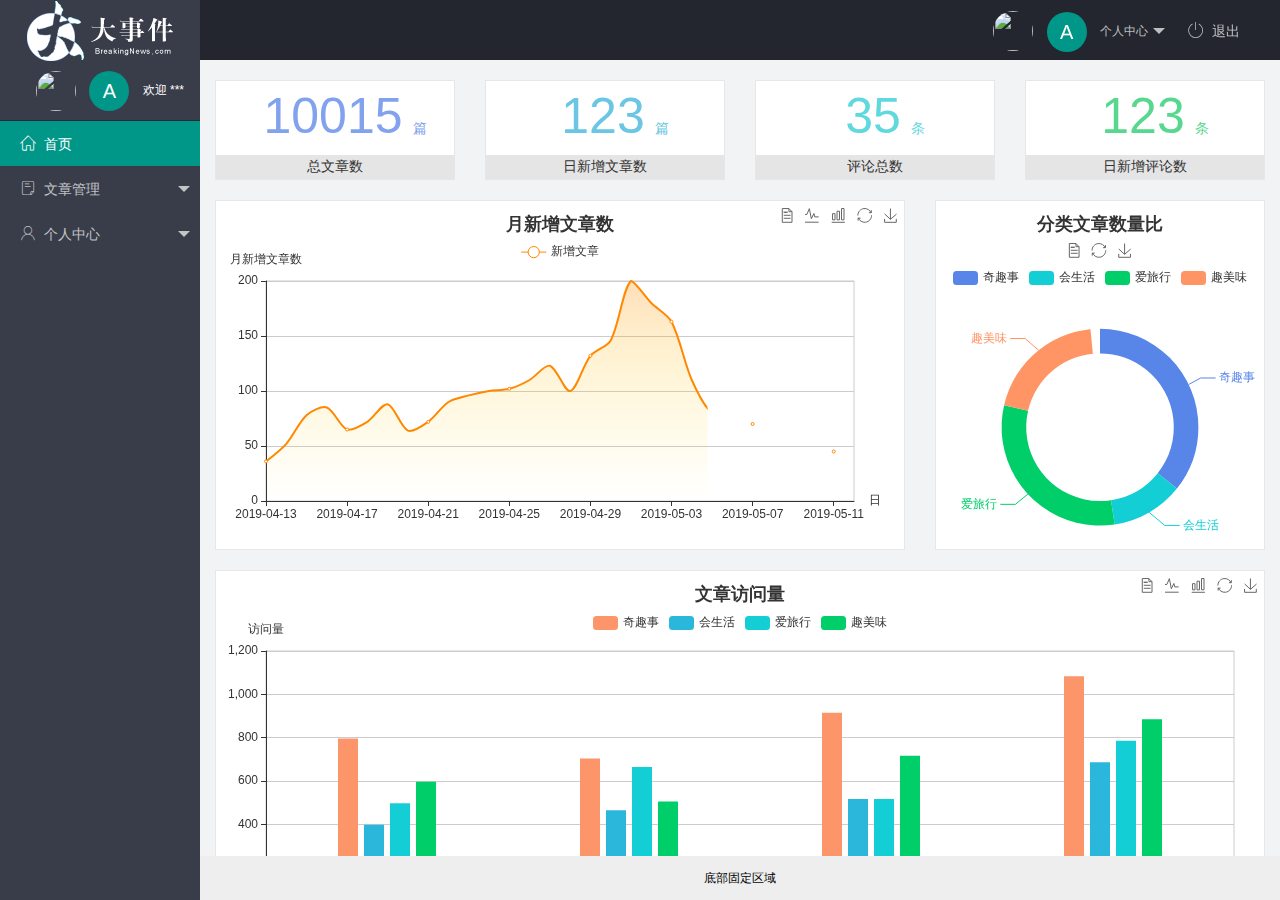
==== commit 5713229c: "完成了内容模块" ====
--- a/index.html
+++ b/index.html
@@ -30,9 +30,9 @@
                             个人中心
                         </a>
                         <dl class="layui-nav-child">
-                            <dd><a href="">基本资料</a></dd>
-                            <dd><a href="">更换头像</a></dd>
-                            <dd><a href="">重置密码</a></dd>
+                            <dd><a href="/user/user_info.html" target="fm">基本资料</a></dd>
+                            <dd><a href="/user/user_avatar.html" target="fm">更换头像</a></dd>
+                            <dd><a href="/user/uesr_pwd.html" target="fm">重置密码</a></dd>
                         </dl>
                     </li>
                     <li
@@ -101,7 +101,7 @@
                             >
                             <dl class="layui-nav-child">
                                 <dd>
-                                    <a href="javascript:;"
+                                    <a href="/user/user_info.html" target="fm"
                                         ><i
                                             class="layui-icon layui-icon-app"
                                         ></i
@@ -109,7 +109,7 @@
                                     >
                                 </dd>
                                 <dd>
-                                    <a href="javascript:;"
+                                    <a href="/user/user_avatar.html" target="fm"
                                         ><i
                                             class="layui-icon layui-icon-app"
                                         ></i
@@ -117,7 +117,7 @@
                                     >
                                 </dd>
                                 <dd>
-                                    <a href="javascript:;"
+                                    <a href="/user/uesr_pwd.html" target="fm"
                                         ><i
                                             class="layui-icon layui-icon-app"
                                         ></i
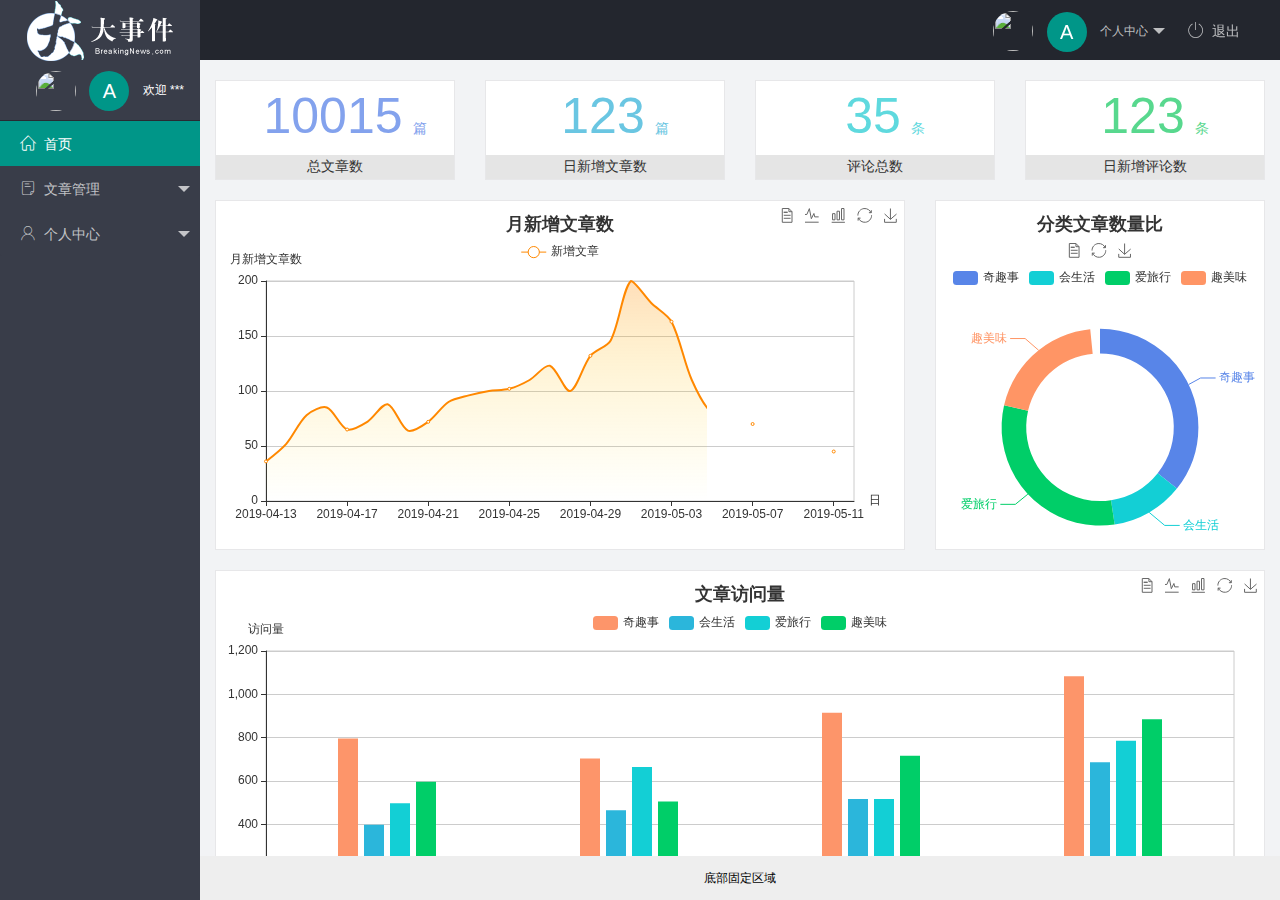
==== commit 1a13ee74: "完成内容" ====
--- a/index.html
+++ b/index.html
@@ -30,9 +30,21 @@
                             个人中心
                         </a>
                         <dl class="layui-nav-child">
-                            <dd><a href="/user/user_info.html" target="fm">基本资料</a></dd>
-                            <dd><a href="/user/user_avatar.html" target="fm">更换头像</a></dd>
-                            <dd><a href="/user/uesr_pwd.html" target="fm">重置密码</a></dd>
+                            <dd>
+                                <a href="/user/user_info.html" target="fm"
+                                    >基本资料</a
+                                >
+                            </dd>
+                            <dd>
+                                <a href="/user/user_avatar.html" target="fm"
+                                    >更换头像</a
+                                >
+                            </dd>
+                            <dd>
+                                <a href="/user/uesr_pwd.html" target="fm"
+                                    >重置密码</a
+                                >
+                            </dd>
                         </dl>
                     </li>
                     <li
@@ -69,15 +81,15 @@
                             >
                             <dl class="layui-nav-child">
                                 <dd>
-                                    <a href="javascript:;"
+                                    <a href="/article/art_cata.html" target="fm"
                                         ><i
                                             class="layui-icon layui-icon-app"
                                         ></i
                                         >文章类别</a
                                     >
                                 </dd>
-                                <dd>
-                                    <a href="javascript:;"
+                                <dd id="change">
+                                    <a href="/article/art_list.html" target="fm"
                                         ><i
                                             class="layui-icon layui-icon-app"
                                         ></i
@@ -85,7 +97,7 @@
                                     >
                                 </dd>
                                 <dd>
-                                    <a href="javascript:;"
+                                    <a href="/article/art_pub.html" target="fm"
                                         ><i
                                             class="layui-icon layui-icon-app"
                                         ></i
